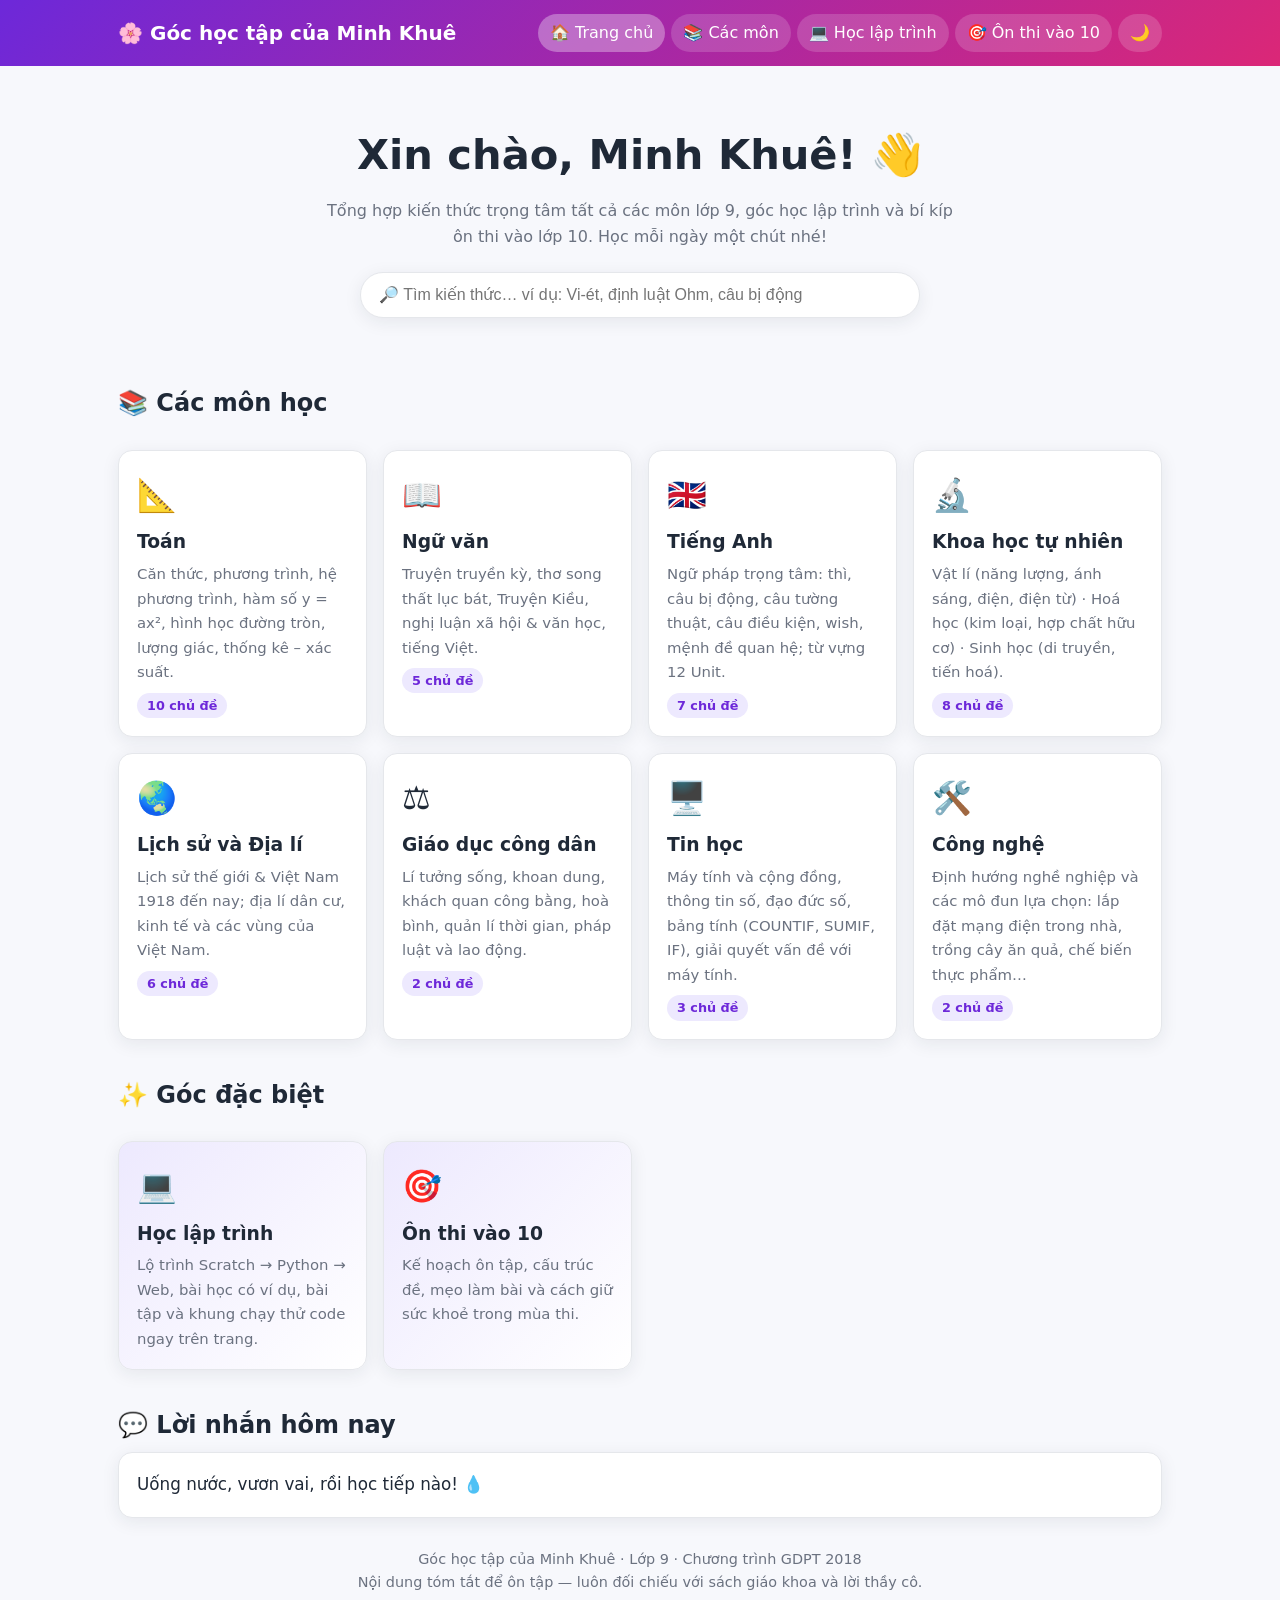
==== index.html @ b535085f "Thêm trang web học tập lớp 9 của Minh Khuê - Trang chủ: thẻ 8 môn, ô tìm kiếm không dấu trên toàn bộ" ====
<!DOCTYPE html>
<html lang="vi">
<head>
<meta charset="utf-8">
<meta name="viewport" content="width=device-width, initial-scale=1">
<title>Góc học tập của Minh Khuê – Lớp 9</title>
<link rel="stylesheet" href="assets/style.css">
<script src="assets/trang.js"></script>
<script src="assets/du-lieu.js"></script>
</head>
<body>
<main class="khung">
  <div class="bia">
    <h1>Xin chào, Minh Khuê! 👋</h1>
    <p>Tổng hợp kiến thức trọng tâm tất cả các môn lớp 9, góc học lập trình và bí kíp ôn thi vào lớp 10. Học mỗi ngày một chút nhé!</p>
    <input id="oTim" class="o-tim" type="search" placeholder="🔎 Tìm kiến thức… ví dụ: Vi-ét, định luật Ohm, câu bị động">
  </div>

  <div id="ketQuaTim" class="an"></div>

  <div id="trangChinh">
    <h2 class="muc">📚 Các môn học</h2>
    <div class="luoi" id="dsMon"></div>

    <h2 class="muc">✨ Góc đặc biệt</h2>
    <div class="luoi">
      <a class="the noi" href="lap-trinh.html"><div class="bieu">💻</div><h3>Học lập trình</h3><p>Lộ trình Scratch → Python → Web, bài học có ví dụ, bài tập và khung chạy thử code ngay trên trang.</p></a>
      <a class="the noi" href="on-thi.html"><div class="bieu">🎯</div><h3>Ôn thi vào 10</h3><p>Kế hoạch ôn tập, cấu trúc đề, mẹo làm bài và cách giữ sức khoẻ trong mùa thi.</p></a>
    </div>

    <h2 class="muc">💬 Lời nhắn hôm nay</h2>
    <div class="the"><p id="loiNhan" style="font-size:1.05rem;color:inherit"></p></div>
  </div>
</main>

<script>
// Trang chu: ve the mon hoc + tim kiem khong dau tren toan bo bai hoc
document.addEventListener('DOMContentLoaded', function () {
  var ds = document.getElementById('dsMon');
  ds.innerHTML = MON.map(function (m) {
    return '<a class="the" href="mon.html?mon=' + m.id + '"><div class="bieu">' + m.bieu + '</div><h3>' + m.ten +
      '</h3><p>' + m.moTa + '</p><p style="margin-top:8px"><span class="nhan">' + m.bai.length + ' chủ đề</span></p></a>';
  }).join('');

  var LOI = [
    'Không cần học thật nhiều trong một ngày — chỉ cần ngày nào cũng học. 🌱',
    'Sai một bài không sao, quan trọng là hiểu vì sao sai. ✍️',
    'Ngủ đủ giấc cũng là một cách ôn bài hiệu quả. 😴',
    'Học 25 phút, nghỉ 5 phút — thử phương pháp Pomodoro xem! 🍅',
    'Giải thích lại cho người khác là cách nhớ lâu nhất. 🗣️',
    'Mỗi bài code chạy được là một chiến thắng nhỏ. 💻',
    'Uống nước, vươn vai, rồi học tiếp nào! 💧'
  ];
  document.getElementById('loiNhan').textContent = LOI[new Date().getDate() % LOI.length];

  // Chi muc tim kiem: chu thuan (bo the HTML) + bo dau
  var chiMuc = [];
  MON.forEach(function (m) {
    m.bai.forEach(function (b) {
      var tam = document.createElement('div'); tam.innerHTML = b.noi;
      var chu = tam.textContent;
      chiMuc.push({ mon: m, bai: b, chu: chu, khoa: boDau(m.ten + ' ' + b.ten + ' ' + chu) });
    });
  });

  var oTim = document.getElementById('oTim'), kq = document.getElementById('ketQuaTim'), chinh = document.getElementById('trangChinh');
  oTim.addEventListener('input', function () {
    var q = boDau(oTim.value.trim());
    if (q.length < 2) { kq.classList.add('an'); chinh.classList.remove('an'); return; }
    var tu = q.split(/\s+/);
    var tim = chiMuc.filter(function (x) { return tu.every(function (t) { return x.khoa.indexOf(t) >= 0; }); });
    // Uu tien bai khop nguyen cum tu, roi bai co ten khop
    function diem(x) { return (x.khoa.indexOf(q) >= 0 ? 2 : 0) + (boDau(x.bai.ten).indexOf(q) >= 0 ? 1 : 0); }
    tim.sort(function (a, b) { return diem(b) - diem(a); });
    chinh.classList.add('an'); kq.classList.remove('an');
    kq.innerHTML = '';
    if (!tim.length) { kq.innerHTML = '<p class="trong">Chưa tìm thấy. Thử từ khoá khác nhé!</p>'; return; }
    var luoi = document.createElement('div'); luoi.className = 'luoi';
    tim.slice(0, 30).forEach(function (x) {
      var a = document.createElement('a'); a.className = 'the';
      a.href = 'mon.html?mon=' + x.mon.id + '#' + x.bai.id;
      var vt = boDau(x.chu).indexOf(tu[0]);
      var trich = x.chu.substr(Math.max(0, vt - 40), 140).replace(/\s+/g, ' ');
      a.innerHTML = '<span class="nhan"></span><h3></h3><p></p>';
      a.querySelector('.nhan').textContent = x.mon.bieu + ' ' + x.mon.ten;
      a.querySelector('h3').textContent = x.bai.ten;
      a.querySelector('p').textContent = '…' + trich + '…';
      luoi.appendChild(a);
    });
    kq.appendChild(luoi);
  });
});
</script>
</body>
</html>
---- assets/style.css ----
/* Giao dien chung — mau sang, chu de doc tren dien thoai */
:root{
  --nen:#f7f8fc; --the:#fff; --chu:#1f2937; --phu:#6b7280; --vien:#e5e7eb;
  --chinh:#6d28d9; --chinh-nhat:#ede9fe; --nhan:#f59e0b;
  --bo:14px; --bong:0 4px 18px rgba(31,41,55,.08);
}
[data-che-do="toi"]{
  --nen:#0f172a; --the:#1e293b; --chu:#e2e8f0; --phu:#94a3b8; --vien:#334155;
  --chinh:#a78bfa; --chinh-nhat:#2e1065; --bong:0 4px 18px rgba(0,0,0,.35);
}
*{box-sizing:border-box}
body{margin:0;font-family:system-ui,-apple-system,"Segoe UI",Roboto,sans-serif;background:var(--nen);color:var(--chu);line-height:1.65}
a{color:var(--chinh)}
.khung{max-width:1080px;margin:0 auto;padding:0 18px}
header.dau{background:linear-gradient(135deg,#6d28d9,#db2777);color:#fff;padding:14px 0}
header.dau .khung{display:flex;align-items:center;gap:14px;flex-wrap:wrap}
header.dau a{color:#fff;text-decoration:none}
.logo{font-weight:800;font-size:1.25rem}
nav.menu{display:flex;gap:6px;flex-wrap:wrap;margin-left:auto}
nav.menu a,.nut-toi{padding:6px 12px;border-radius:999px;background:rgba(255,255,255,.16);font-size:.95rem;border:0;color:#fff;cursor:pointer;font:inherit}
nav.menu a:hover,nav.menu a.dang{background:rgba(255,255,255,.32)}
.bia{padding:46px 0 30px;text-align:center}
.bia h1{font-size:clamp(1.7rem,4vw,2.6rem);margin:.2em 0}
.bia p{color:var(--phu);max-width:640px;margin:0 auto}
.o-tim{display:block;width:100%;max-width:560px;margin:22px auto 0;padding:13px 18px;border-radius:999px;border:1px solid var(--vien);background:var(--the);color:var(--chu);font-size:16px;box-shadow:var(--bong)}
.luoi{display:grid;grid-template-columns:repeat(auto-fill,minmax(230px,1fr));gap:16px;margin:26px 0}
.the{background:var(--the);border:1px solid var(--vien);border-radius:var(--bo);padding:18px;box-shadow:var(--bong);text-decoration:none;color:inherit;transition:transform .15s}
a.the:hover{transform:translateY(-3px)}
.the .bieu{font-size:2rem}
.the h3{margin:.3em 0 .2em}
.the p{margin:0;color:var(--phu);font-size:.93rem}
.the.noi{background:linear-gradient(135deg,var(--chinh-nhat),var(--the))}
h2.muc{margin:36px 0 6px}
.bo-cuc{display:grid;grid-template-columns:250px 1fr;gap:24px;margin:26px 0}
aside.muc-luc{position:sticky;top:12px;align-self:start;background:var(--the);border:1px solid var(--vien);border-radius:var(--bo);padding:14px;max-height:calc(100vh - 24px);overflow:auto}
aside.muc-luc a{display:block;padding:5px 8px;border-radius:8px;text-decoration:none;color:var(--chu);font-size:.93rem}
aside.muc-luc a:hover{background:var(--chinh-nhat)}
section.bai{background:var(--the);border:1px solid var(--vien);border-radius:var(--bo);padding:18px 22px;margin-bottom:18px;box-shadow:var(--bong);scroll-margin-top:12px}
section.bai h2{margin-top:0;color:var(--chinh)}
section.bai h3{margin-bottom:.3em}
.cong-thuc{background:var(--chinh-nhat);border-left:4px solid var(--chinh);padding:10px 14px;border-radius:8px;margin:10px 0;overflow-x:auto}
.meo{background:#fef3c7;color:#78350f;border-left:4px solid var(--nhan);padding:10px 14px;border-radius:8px;margin:10px 0}
table{border-collapse:collapse;width:100%;margin:10px 0;font-size:.95rem}
.cuon{overflow-x:auto}
th,td{border:1px solid var(--vien);padding:7px 10px;text-align:left;vertical-align:top}
th{background:var(--chinh-nhat)}
details{border:1px dashed var(--vien);border-radius:10px;padding:8px 12px;margin:8px 0}
details summary{cursor:pointer;font-weight:600}
pre{background:#0f172a;color:#e2e8f0;padding:14px;border-radius:10px;overflow-x:auto;font-size:.9rem;line-height:1.5}
code{font-family:ui-monospace,Consolas,monospace}
p code,li code,td code{background:var(--chinh-nhat);padding:1px 5px;border-radius:5px}
.nhan{display:inline-block;background:var(--chinh-nhat);color:var(--chinh);padding:2px 10px;border-radius:999px;font-size:.8rem;font-weight:600;margin-right:4px}
.an{display:none!important}
.trong{color:var(--phu);text-align:center;padding:30px}
textarea.soan{width:100%;min-height:220px;font-family:ui-monospace,Consolas,monospace;font-size:15px;padding:12px;border-radius:10px;border:1px solid var(--vien);background:#0f172a;color:#e2e8f0}
.ket-qua{background:#020617;color:#86efac;min-height:80px;padding:12px;border-radius:10px;white-space:pre-wrap;font-family:ui-monospace,Consolas,monospace}
.ket-qua .loi{color:#fca5a5}
button.nut{background:var(--chinh);color:#fff;border:0;padding:9px 16px;border-radius:10px;font:inherit;cursor:pointer;margin:8px 6px 8px 0}
button.nut.phu{background:var(--vien);color:var(--chu)}
footer{color:var(--phu);text-align:center;padding:30px 0;font-size:.9rem}
@media (max-width:760px){
  .bo-cuc{grid-template-columns:1fr}
  aside.muc-luc{position:static;max-height:none}
  nav.menu{margin-left:0}
}
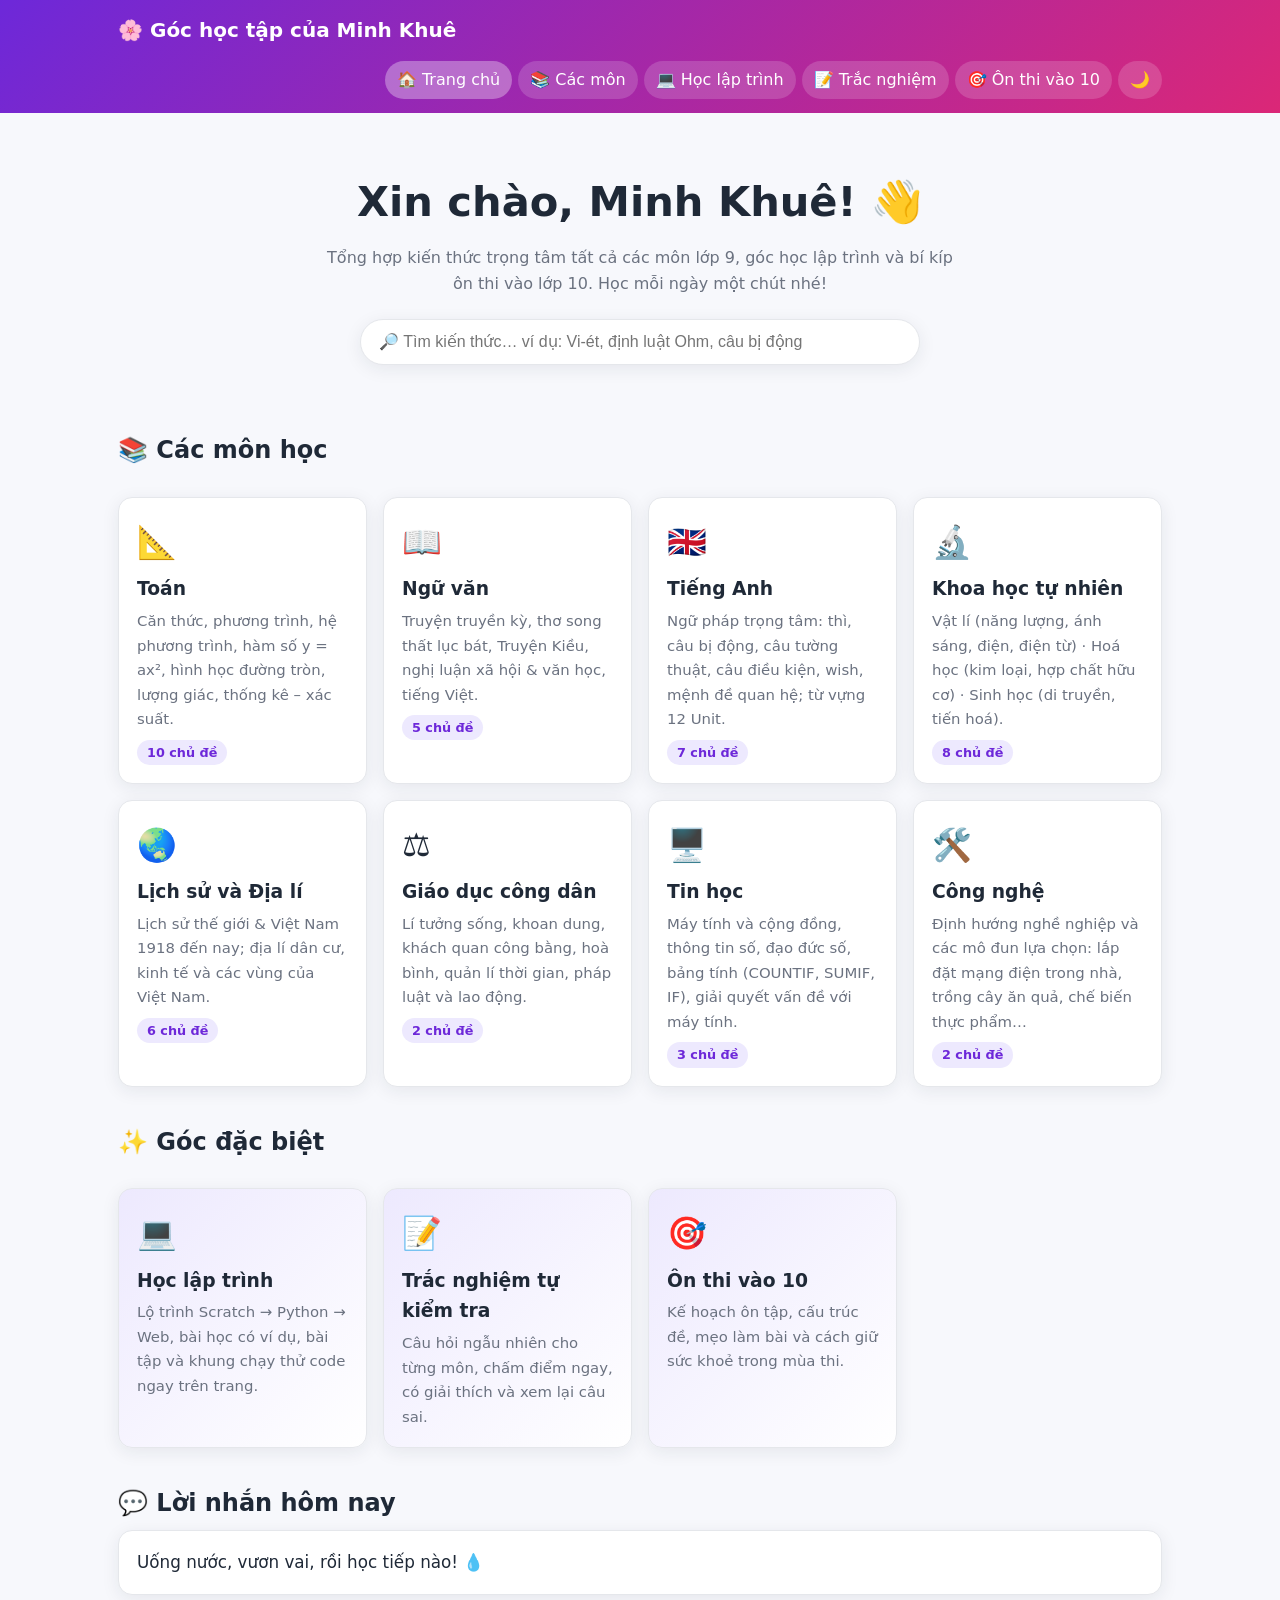
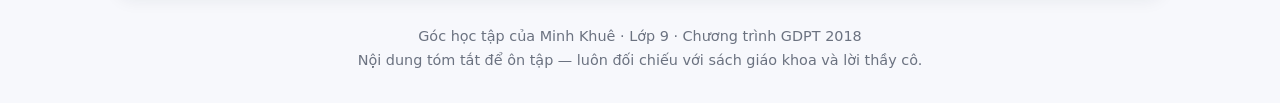
==== commit ac679cd0: "Thêm trang trắc nghiệm tự kiểm tra cho 8 môn - assets/trac-nghiem.js: 79 câu có giải thích (Toán 14," ====
--- a/index.html
+++ b/index.html
@@ -25,6 +25,7 @@
     <h2 class="muc">✨ Góc đặc biệt</h2>
     <div class="luoi">
       <a class="the noi" href="lap-trinh.html"><div class="bieu">💻</div><h3>Học lập trình</h3><p>Lộ trình Scratch → Python → Web, bài học có ví dụ, bài tập và khung chạy thử code ngay trên trang.</p></a>
+      <a class="the noi" href="trac-nghiem.html"><div class="bieu">📝</div><h3>Trắc nghiệm tự kiểm tra</h3><p>Câu hỏi ngẫu nhiên cho từng môn, chấm điểm ngay, có giải thích và xem lại câu sai.</p></a>
       <a class="the noi" href="on-thi.html"><div class="bieu">🎯</div><h3>Ôn thi vào 10</h3><p>Kế hoạch ôn tập, cấu trúc đề, mẹo làm bài và cách giữ sức khoẻ trong mùa thi.</p></a>
     </div>
 
--- a/assets/style.css
+++ b/assets/style.css
@@ -63,3 +63,16 @@
   aside.muc-luc{position:static;max-height:none}
   nav.menu{margin-left:0}
 }
+/* Trac nghiem */
+.cau{background:var(--the);border:1px solid var(--vien);border-radius:var(--bo);padding:18px 22px;box-shadow:var(--bong);margin:16px 0}
+.cau .so{color:var(--phu);font-size:.9rem}
+.cau h3{margin:.3em 0 .8em}
+.lua-chon{display:block;width:100%;text-align:left;background:var(--nen);color:var(--chu);border:2px solid var(--vien);border-radius:10px;padding:10px 14px;margin:8px 0;font:inherit;cursor:pointer}
+.lua-chon:hover:not(:disabled){border-color:var(--chinh)}
+.lua-chon.dung{border-color:#16a34a;background:#dcfce7;color:#14532d}
+.lua-chon.sai{border-color:#dc2626;background:#fee2e2;color:#7f1d1d}
+.lua-chon:disabled{cursor:default}
+.giai{margin-top:10px;padding:10px 14px;border-radius:8px;background:var(--chinh-nhat)}
+.thanh{height:8px;background:var(--vien);border-radius:99px;overflow:hidden;margin:8px 0}
+.thanh>div{height:100%;background:var(--chinh);transition:width .3s}
+.diem-lon{font-size:2.6rem;font-weight:800;color:var(--chinh);margin:.2em 0}
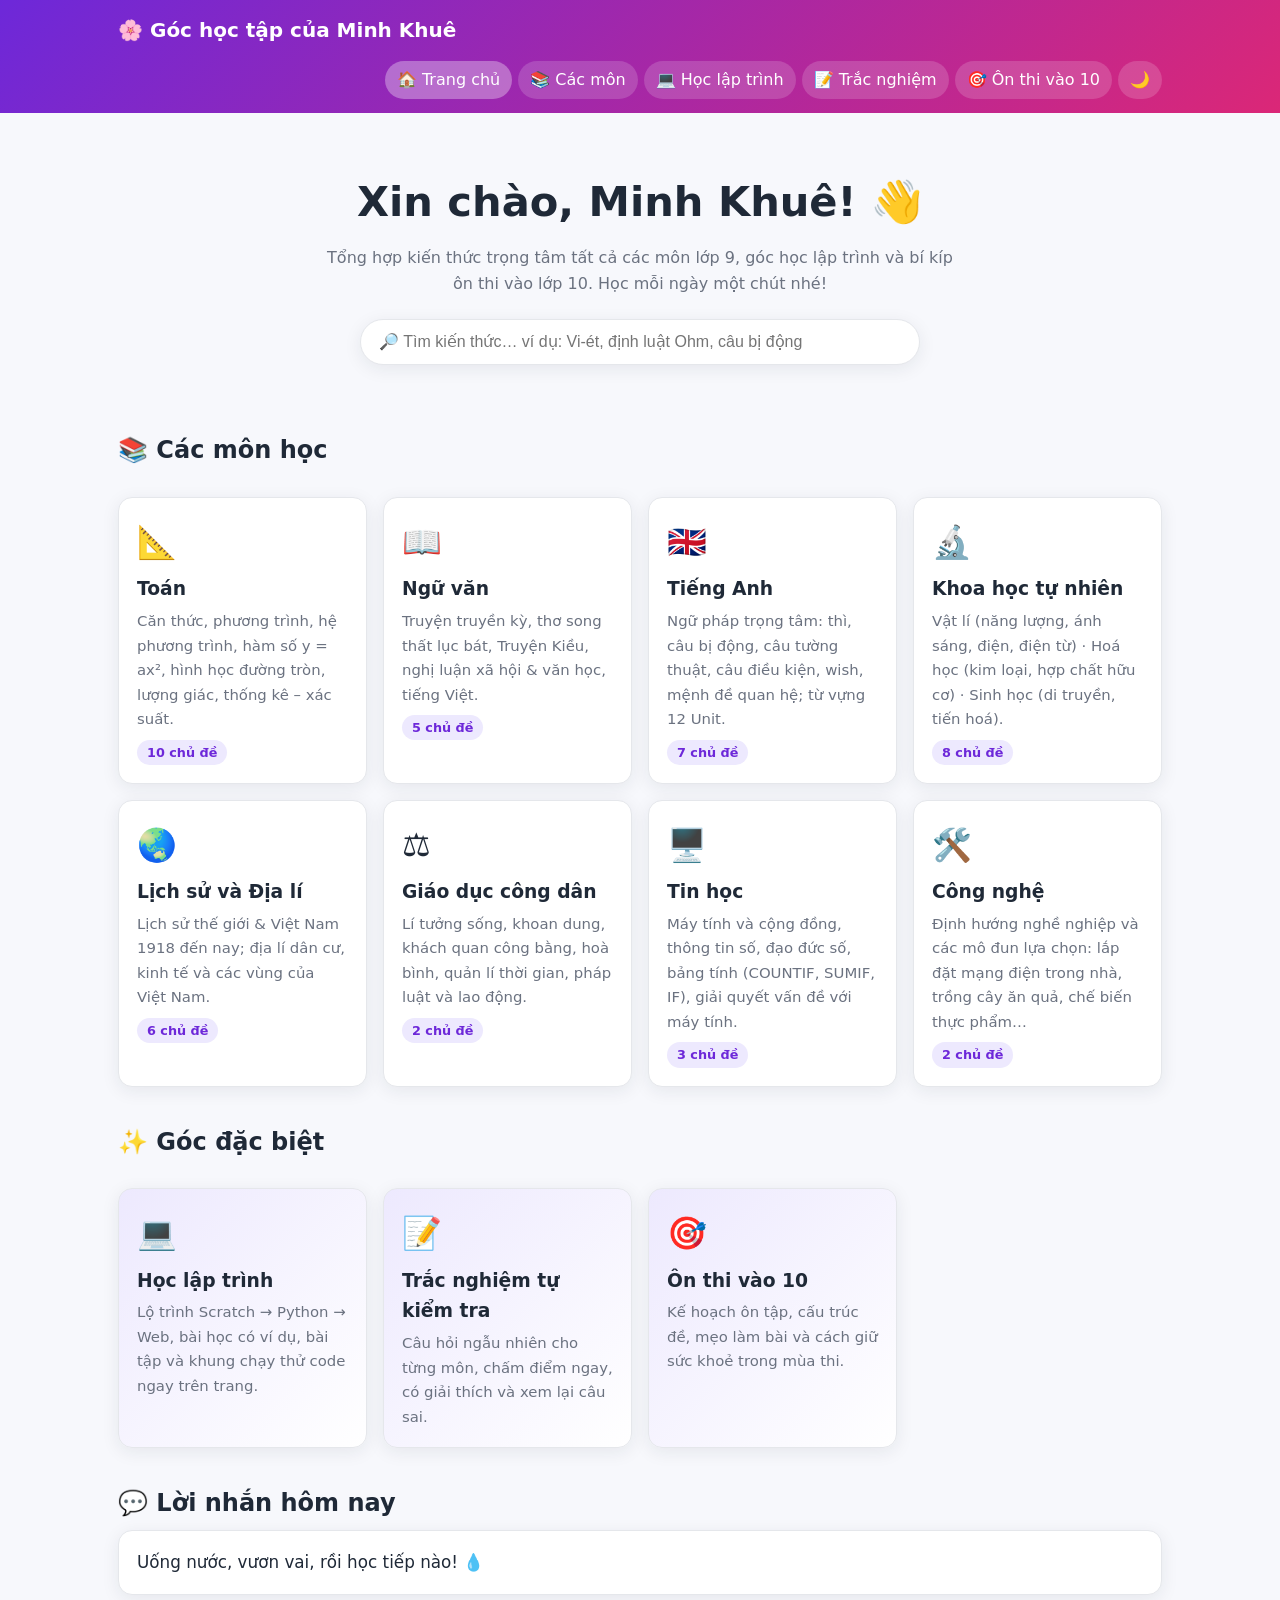
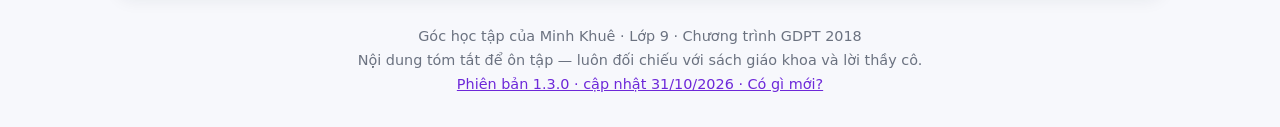
==== commit ab7c084d: "Phiên bản 1.3.0: hình minh hoạ cho mọi môn + số phiên bản và trang Có gì mới Hình minh hoạ (tổng 52," ====
--- a/index.html
+++ b/index.html
@@ -4,9 +4,10 @@
 <meta charset="utf-8">
 <meta name="viewport" content="width=device-width, initial-scale=1">
 <title>Góc học tập của Minh Khuê – Lớp 9</title>
-<link rel="stylesheet" href="assets/style.css">
-<script src="assets/trang.js"></script>
-<script src="assets/du-lieu.js"></script>
+<link rel="stylesheet" href="assets/style.css?v=1.3.0">
+<script src="assets/phien-ban.js?v=1.3.0"></script>
+<script src="assets/trang.js?v=1.3.0"></script>
+<script src="assets/du-lieu.js?v=1.3.0"></script>
 </head>
 <body>
 <main class="khung">
--- a/assets/style.css
+++ b/assets/style.css
@@ -76,3 +76,23 @@
 .thanh{height:8px;background:var(--vien);border-radius:99px;overflow:hidden;margin:8px 0}
 .thanh>div{height:100%;background:var(--chinh);transition:width .3s}
 .diem-lon{font-size:2.6rem;font-weight:800;color:var(--chinh);margin:.2em 0}
+/* Hinh minh hoa SVG — net theo bien mau nen tu doi khi bat che do toi */
+figure.hinh{margin:14px auto;padding:12px;background:var(--nen);border:1px solid var(--vien);border-radius:12px;text-align:center;max-width:520px}
+figure.hinh svg{width:100%;height:auto;color:var(--chu);font-family:inherit;font-size:14px}
+figure.hinh svg text{fill:var(--chu)}
+figure.hinh svg .n{stroke:var(--chu);stroke-width:1.8}
+figure.hinh svg .c{stroke:var(--chinh);stroke-width:2.5}
+figure.hinh svg .p{stroke:var(--phu);stroke-width:1.3;stroke-dasharray:5 4}
+figure.hinh svg .p2{stroke-dasharray:5 4;opacity:.6}
+figure.hinh svg .o{fill:var(--the);stroke:var(--chinh);stroke-width:2}
+figure.hinh svg .o2{fill:var(--the);stroke:var(--chu);stroke-width:2}
+figure.hinh svg .cham{fill:var(--chu)}
+figure.hinh svg .tc{fill:var(--chinh)}
+figure.hinh figcaption{color:var(--phu);font-size:.88rem;margin-top:6px;text-align:left}
+/* Dai thong bao phien ban */
+.dai-bao{background:#ecfdf5;color:#065f46;border-bottom:1px solid #a7f3d0}
+[data-che-do="toi"] .dai-bao{background:#064e3b;color:#d1fae5;border-color:#065f46}
+.dai-bao .khung{display:flex;align-items:center;gap:10px;flex-wrap:wrap;padding-top:8px;padding-bottom:8px}
+.dai-bao a{color:inherit;font-weight:700}
+.dai-bao button:last-child{margin-left:auto;background:none;border:0;color:inherit;font-size:1.1rem;cursor:pointer}
+.dai-bao .nut{margin:0}
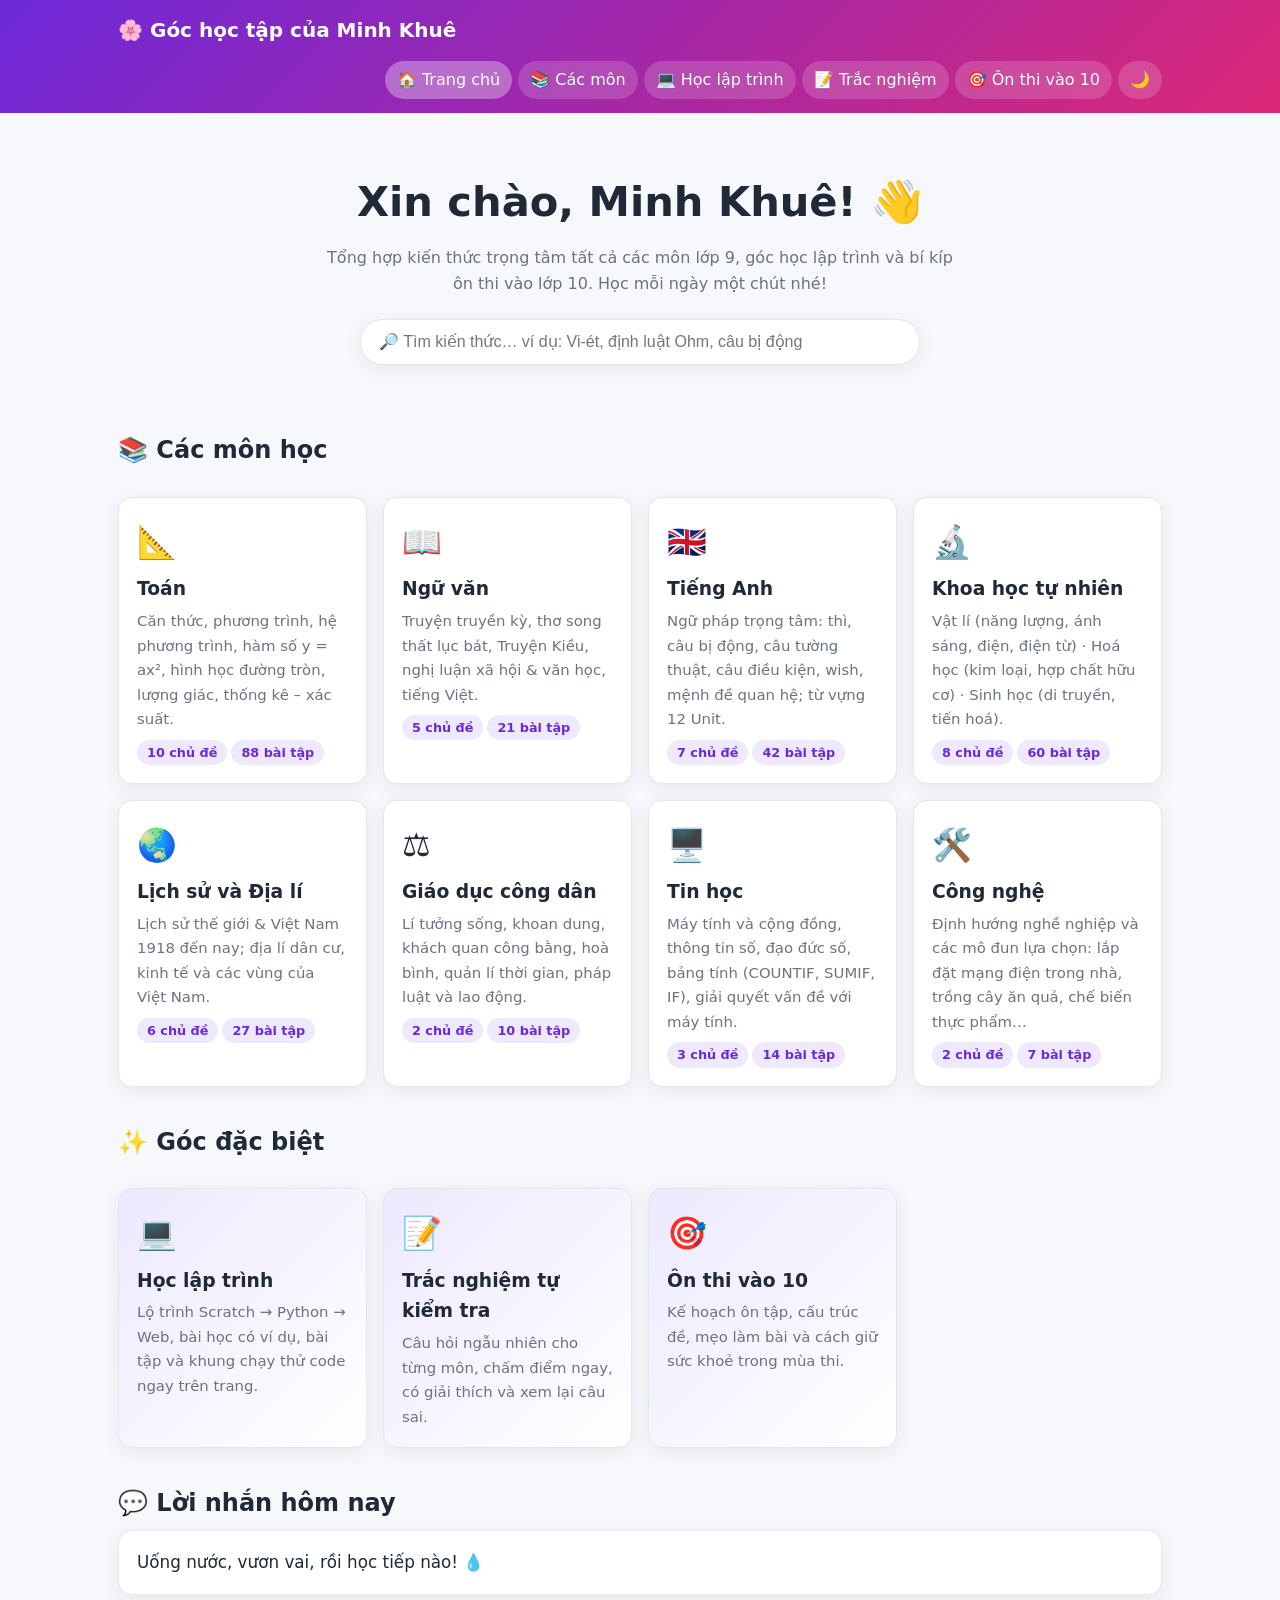
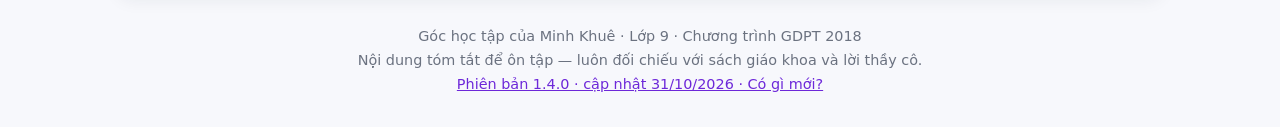
==== commit 61df9206: "Phiên bản 1.4.0: bài học chi tiết + 269 bài tập ôn luyện từ cơ bản đến nâng cao - assets/bai-hoc/*.j" ====
--- a/index.html
+++ b/index.html
@@ -4,10 +4,14 @@
 <meta charset="utf-8">
 <meta name="viewport" content="width=device-width, initial-scale=1">
 <title>Góc học tập của Minh Khuê – Lớp 9</title>
-<link rel="stylesheet" href="assets/style.css?v=1.3.0">
-<script src="assets/phien-ban.js?v=1.3.0"></script>
-<script src="assets/trang.js?v=1.3.0"></script>
-<script src="assets/du-lieu.js?v=1.3.0"></script>
+<link rel="stylesheet" href="assets/style.css?v=1.4.0">
+<script src="assets/phien-ban.js?v=1.4.0"></script>
+<script src="assets/trang.js?v=1.4.0"></script>
+<script src="assets/du-lieu.js?v=1.4.0"></script>
+<script src="assets/bai-hoc/toan.js?v=1.4.0"></script>
+<script src="assets/bai-hoc/khtn.js?v=1.4.0"></script>
+<script src="assets/bai-hoc/van-anh.js?v=1.4.0"></script>
+<script src="assets/bai-hoc/khac.js?v=1.4.0"></script>
 </head>
 <body>
 <main class="khung">
@@ -38,10 +42,11 @@
 <script>
 // Trang chu: ve the mon hoc + tim kiem khong dau tren toan bo bai hoc
 document.addEventListener('DOMContentLoaded', function () {
+  function soBt(id) { var r = (window.MO_RONG || {})[id] || {}, n = 0; Object.keys(r).forEach(function (k) { n += (r[k].bt || []).length; }); return n; }
   var ds = document.getElementById('dsMon');
   ds.innerHTML = MON.map(function (m) {
     return '<a class="the" href="mon.html?mon=' + m.id + '"><div class="bieu">' + m.bieu + '</div><h3>' + m.ten +
-      '</h3><p>' + m.moTa + '</p><p style="margin-top:8px"><span class="nhan">' + m.bai.length + ' chủ đề</span></p></a>';
+      '</h3><p>' + m.moTa + '</p><p style="margin-top:8px"><span class="nhan">' + m.bai.length + ' chủ đề</span><span class="nhan">' + soBt(m.id) + ' bài tập</span></p></a>';
   }).join('');
 
   var LOI = [
@@ -59,7 +64,9 @@
   var chiMuc = [];
   MON.forEach(function (m) {
     m.bai.forEach(function (b) {
-      var tam = document.createElement('div'); tam.innerHTML = b.noi;
+      var them = ((window.MO_RONG || {})[m.id] || {})[b.id] || {};
+      var tam = document.createElement('div');
+      tam.innerHTML = b.noi + (them.ly || '') + (them.bt || []).map(function (x) { return ' ' + x[1]; }).join('');
       var chu = tam.textContent;
       chiMuc.push({ mon: m, bai: b, chu: chu, khoa: boDau(m.ten + ' ' + b.ten + ' ' + chu) });
     });
--- a/assets/style.css
+++ b/assets/style.css
@@ -96,3 +96,15 @@
 .dai-bao a{color:inherit;font-weight:700}
 .dai-bao button:last-child{margin-left:auto;background:none;border:0;color:inherit;font-size:1.1rem;cursor:pointer}
 .dai-bao .nut{margin:0}
+/* Bai tap on luyen */
+.bt-khoi{margin-top:18px;border-top:2px dashed var(--vien);padding-top:6px}
+.bt-khoi>h3{color:var(--chinh)}
+.bt-muc{margin:12px 0 4px;font-weight:700;font-size:.95rem}
+.bt{display:flex;gap:10px;align-items:flex-start;padding:10px 12px;border:1px solid var(--vien);border-radius:10px;margin:8px 0;background:var(--nen)}
+.bt.xong{opacity:.65}
+.bt input{margin-top:5px;width:18px;height:18px;accent-color:var(--chinh);flex:none;cursor:pointer}
+.bt .de{flex:1}
+.bt details{margin:6px 0 0;background:var(--the)}
+.nhan.m1{background:#dcfce7;color:#166534}.nhan.m2{background:#fef3c7;color:#92400e}.nhan.m3{background:#fee2e2;color:#991b1b}
+.tien-do{max-width:520px;margin:10px auto 0;text-align:center;color:var(--phu);font-size:.92rem}
+.mo-rong{border-left:3px solid var(--chinh-nhat);padding-left:12px;margin-top:10px}
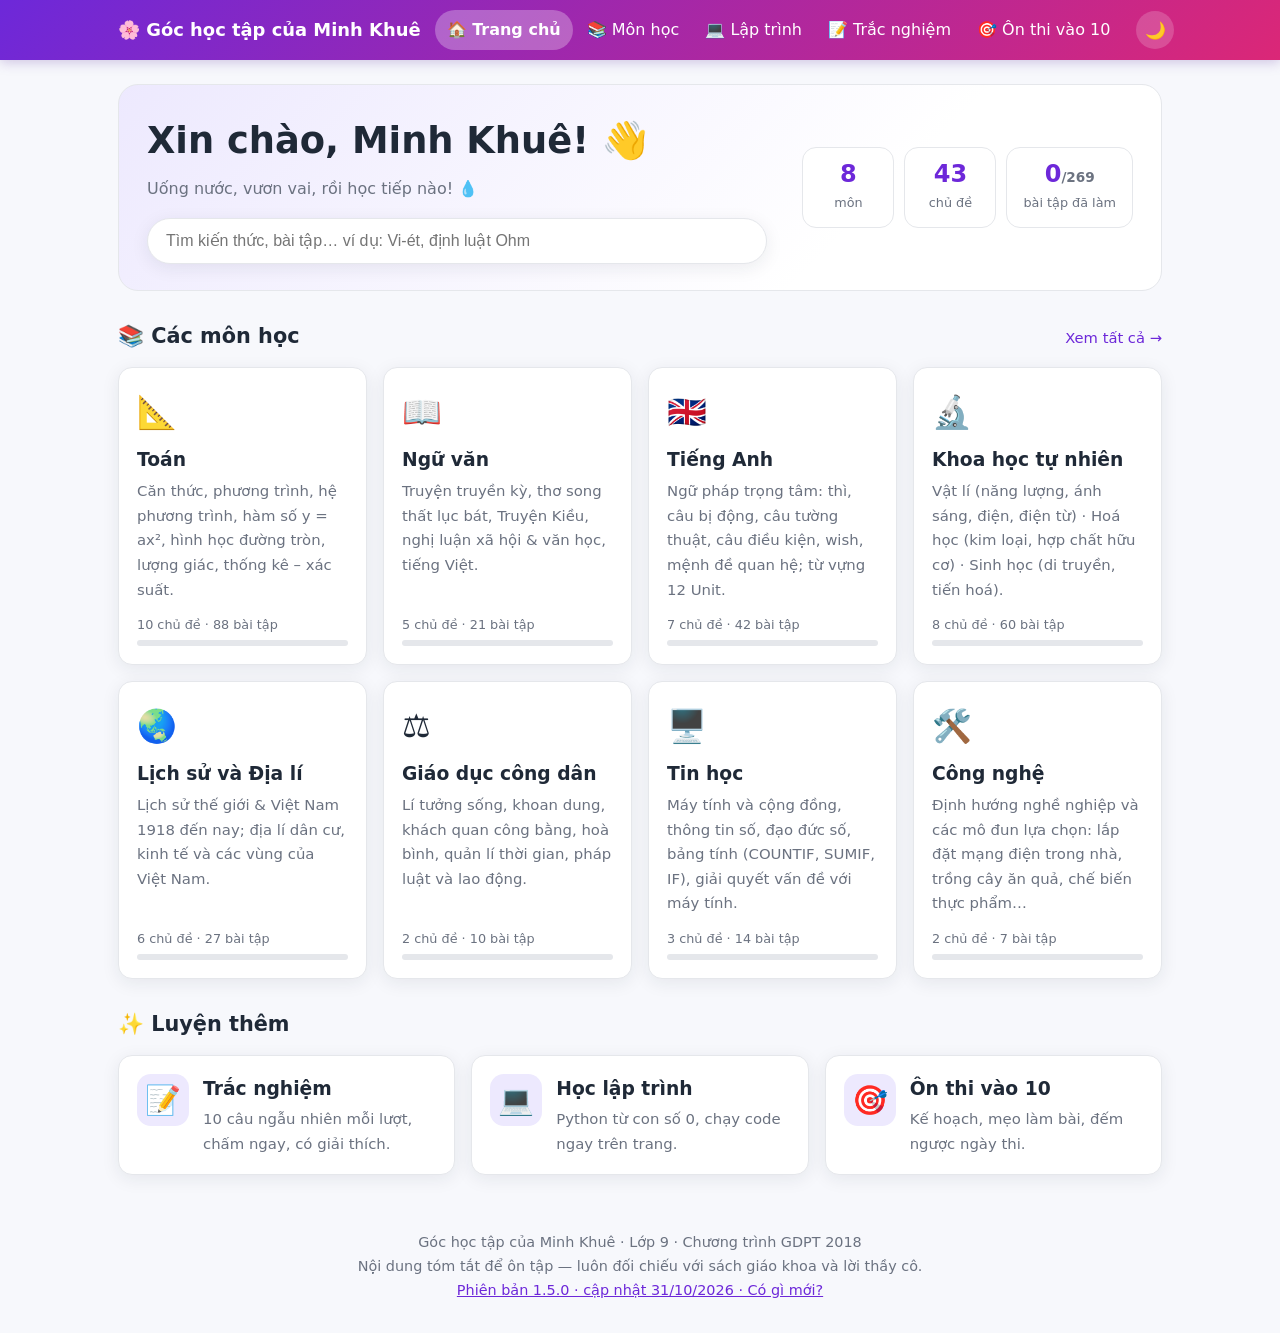
==== commit b5884016: "Phiên bản 1.5.0: bố trí lại giao diện — mỗi lần một chủ đề, thanh đầu gọn, tiếp tục học Vấn đề đo đư" ====
--- a/index.html
+++ b/index.html
@@ -4,51 +4,49 @@
 <meta charset="utf-8">
 <meta name="viewport" content="width=device-width, initial-scale=1">
 <title>Góc học tập của Minh Khuê – Lớp 9</title>
-<link rel="stylesheet" href="assets/style.css?v=1.4.0">
-<script src="assets/phien-ban.js?v=1.4.0"></script>
-<script src="assets/trang.js?v=1.4.0"></script>
-<script src="assets/du-lieu.js?v=1.4.0"></script>
-<script src="assets/bai-hoc/toan.js?v=1.4.0"></script>
-<script src="assets/bai-hoc/khtn.js?v=1.4.0"></script>
-<script src="assets/bai-hoc/van-anh.js?v=1.4.0"></script>
-<script src="assets/bai-hoc/khac.js?v=1.4.0"></script>
+<link rel="stylesheet" href="assets/style.css?v=1.5.0">
+<script src="assets/phien-ban.js?v=1.5.0"></script>
+<script src="assets/trang.js?v=1.5.0"></script>
+<script src="assets/du-lieu.js?v=1.5.0"></script>
+<script src="assets/bai-hoc/toan.js?v=1.5.0"></script>
+<script src="assets/bai-hoc/khtn.js?v=1.5.0"></script>
+<script src="assets/bai-hoc/van-anh.js?v=1.5.0"></script>
+<script src="assets/bai-hoc/khac.js?v=1.5.0"></script>
 </head>
 <body>
 <main class="khung">
-  <div class="bia">
-    <h1>Xin chào, Minh Khuê! 👋</h1>
-    <p>Tổng hợp kiến thức trọng tâm tất cả các môn lớp 9, góc học lập trình và bí kíp ôn thi vào lớp 10. Học mỗi ngày một chút nhé!</p>
-    <input id="oTim" class="o-tim" type="search" placeholder="🔎 Tìm kiến thức… ví dụ: Vi-ét, định luật Ohm, câu bị động">
-  </div>
+  <section class="bia-chinh">
+    <div class="bia-chu">
+      <h1>Xin chào, Minh Khuê! 👋</h1>
+      <p id="loiNhan"></p>
+      <div class="o-tim-boc">
+        <input id="oTim" class="o-tim" type="search" placeholder="Tìm kiến thức, bài tập… ví dụ: Vi-ét, định luật Ohm" aria-label="Tìm kiến thức">
+      </div>
+    </div>
+    <div class="bia-so" id="soLieu"></div>
+  </section>
 
-  <div id="ketQuaTim" class="an"></div>
+  <div id="ketQuaTim" class="an" aria-live="polite"></div>
 
   <div id="trangChinh">
-    <h2 class="muc">📚 Các môn học</h2>
-    <div class="luoi" id="dsMon"></div>
+    <a id="tiepTuc" class="tiep-tuc an"></a>
 
-    <h2 class="muc">✨ Góc đặc biệt</h2>
-    <div class="luoi">
-      <a class="the noi" href="lap-trinh.html"><div class="bieu">💻</div><h3>Học lập trình</h3><p>Lộ trình Scratch → Python → Web, bài học có ví dụ, bài tập và khung chạy thử code ngay trên trang.</p></a>
-      <a class="the noi" href="trac-nghiem.html"><div class="bieu">📝</div><h3>Trắc nghiệm tự kiểm tra</h3><p>Câu hỏi ngẫu nhiên cho từng môn, chấm điểm ngay, có giải thích và xem lại câu sai.</p></a>
-      <a class="the noi" href="on-thi.html"><div class="bieu">🎯</div><h3>Ôn thi vào 10</h3><p>Kế hoạch ôn tập, cấu trúc đề, mẹo làm bài và cách giữ sức khoẻ trong mùa thi.</p></a>
+    <div class="muc-dau"><h2>📚 Các môn học</h2><a href="mon.html">Xem tất cả →</a></div>
+    <div class="luoi luoi-mon" id="dsMon"></div>
+
+    <div class="muc-dau"><h2>✨ Luyện thêm</h2></div>
+    <div class="luoi luoi-3">
+      <a class="the the-noi" href="trac-nghiem.html"><div class="bieu">📝</div><div><h3>Trắc nghiệm</h3><p>10 câu ngẫu nhiên mỗi lượt, chấm ngay, có giải thích.</p></div></a>
+      <a class="the the-noi" href="lap-trinh.html"><div class="bieu">💻</div><div><h3>Học lập trình</h3><p>Python từ con số 0, chạy code ngay trên trang.</p></div></a>
+      <a class="the the-noi" href="on-thi.html"><div class="bieu">🎯</div><div><h3>Ôn thi vào 10</h3><p>Kế hoạch, mẹo làm bài, đếm ngược ngày thi.</p></div></a>
     </div>
-
-    <h2 class="muc">💬 Lời nhắn hôm nay</h2>
-    <div class="the"><p id="loiNhan" style="font-size:1.05rem;color:inherit"></p></div>
   </div>
 </main>
 
 <script>
-// Trang chu: ve the mon hoc + tim kiem khong dau tren toan bo bai hoc
+// Trang chu (1.5): phan dau gon (chao + o tim + so lieu), the "Tiep tuc hoc" mo dung chu de vua hoc,
+// the mon co tien do bai tap (tienDo() dung chung voi trang mon), tim kiem khong dau tren ca bai tap.
 document.addEventListener('DOMContentLoaded', function () {
-  function soBt(id) { var r = (window.MO_RONG || {})[id] || {}, n = 0; Object.keys(r).forEach(function (k) { n += (r[k].bt || []).length; }); return n; }
-  var ds = document.getElementById('dsMon');
-  ds.innerHTML = MON.map(function (m) {
-    return '<a class="the" href="mon.html?mon=' + m.id + '"><div class="bieu">' + m.bieu + '</div><h3>' + m.ten +
-      '</h3><p>' + m.moTa + '</p><p style="margin-top:8px"><span class="nhan">' + m.bai.length + ' chủ đề</span><span class="nhan">' + soBt(m.id) + ' bài tập</span></p></a>';
-  }).join('');
-
   var LOI = [
     'Không cần học thật nhiều trong một ngày — chỉ cần ngày nào cũng học. 🌱',
     'Sai một bài không sao, quan trọng là hiểu vì sao sai. ✍️',
@@ -60,7 +58,39 @@
   ];
   document.getElementById('loiNhan').textContent = LOI[new Date().getDate() % LOI.length];
 
-  // Chi muc tim kiem: chu thuan (bo the HTML) + bo dau
+  // So lieu tong
+  var tongXong = 0, tongBt = 0, tongCd = 0;
+  MON.forEach(function (m) { var t = tienDo(m.id); tongXong += t.xong; tongBt += t.tong; tongCd += m.bai.length; });
+  document.getElementById('soLieu').innerHTML =
+    '<div><b>' + MON.length + '</b><span>môn</span></div><div><b>' + tongCd + '</b><span>chủ đề</span></div>' +
+    '<div><b>' + tongXong + '<small>/' + tongBt + '</small></b><span>bài tập đã làm</span></div>';
+
+  // Tiep tuc hoc
+  try {
+    var cuoi = JSON.parse(localStorage.getItem('hoc-do-cuoi') || 'null');
+    var mc = cuoi && MON.filter(function (x) { return x.id === cuoi.mon; })[0];
+    var bc = mc && mc.bai.filter(function (x) { return x.id === cuoi.bai; })[0];
+    if (bc) {
+      var tt = document.getElementById('tiepTuc'), t = tienDo(mc.id, bc.id);
+      tt.href = 'mon.html?mon=' + mc.id + '#' + bc.id;
+      tt.innerHTML = '<span class="tt-bieu">' + mc.bieu + '</span><span class="tt-chu"><small>Tiếp tục học · ' + mc.ten + '</small><b></b>' +
+        (t.tong ? '<small>Đã làm ' + t.xong + '/' + t.tong + ' bài tập</small>' : '') + '</span><span class="tt-mui">→</span>';
+      tt.querySelector('b').textContent = bc.ten;
+      tt.classList.remove('an');
+    }
+  } catch (e) { /* du lieu luu hong: bo qua the */ }
+
+  var ds = document.getElementById('dsMon');
+  MON.forEach(function (m) {
+    var t = tienDo(m.id), a = document.createElement('a');
+    a.className = 'the the-mon'; a.href = 'mon.html?mon=' + m.id;
+    a.innerHTML = '<div class="bieu">' + m.bieu + '</div><h3>' + m.ten + '</h3><p>' + m.moTa + '</p>' +
+      '<div class="the-chan"><span>' + m.bai.length + ' chủ đề · ' + t.tong + ' bài tập</span><span>' + (t.xong ? '✅ ' + t.xong + '/' + t.tong : '') + '</span></div>' +
+      '<div class="thanh nho"><div style="width:' + (t.tong ? t.xong / t.tong * 100 : 0) + '%"></div></div>';
+    ds.appendChild(a);
+  });
+
+  // Chi muc tim kiem: chu thuan (bo the HTML) + bo dau, gom ca phan mo rong va de bai tap
   var chiMuc = [];
   MON.forEach(function (m) {
     m.bai.forEach(function (b) {
@@ -83,7 +113,9 @@
     tim.sort(function (a, b) { return diem(b) - diem(a); });
     chinh.classList.add('an'); kq.classList.remove('an');
     kq.innerHTML = '';
-    if (!tim.length) { kq.innerHTML = '<p class="trong">Chưa tìm thấy. Thử từ khoá khác nhé!</p>'; return; }
+    var tieu = document.createElement('p'); tieu.className = 'kq-tieu';
+    tieu.textContent = tim.length ? 'Tìm thấy ' + tim.length + ' chủ đề' : 'Chưa tìm thấy. Thử từ khoá khác nhé!';
+    kq.appendChild(tieu);
     var luoi = document.createElement('div'); luoi.className = 'luoi';
     tim.slice(0, 30).forEach(function (x) {
       var a = document.createElement('a'); a.className = 'the';
--- a/assets/style.css
+++ b/assets/style.css
@@ -108,3 +108,178 @@
 .nhan.m1{background:#dcfce7;color:#166534}.nhan.m2{background:#fef3c7;color:#92400e}.nhan.m3{background:#fee2e2;color:#991b1b}
 .tien-do{max-width:520px;margin:10px auto 0;text-align:center;color:var(--phu);font-size:.92rem}
 .mo-rong{border-left:3px solid var(--chinh-nhat);padding-left:12px;margin-top:10px}
+
+/* ===================== BỐ CỤC 1.5 =====================
+   Thanh dau mot hang, dinh tren dau; kieu chu de doc; cac khoi dung chung moi trang. */
+:root{--cao-dau:60px;--rong-doc:72ch}
+html{scroll-padding-top:calc(var(--cao-dau) + 12px)}
+body{font-size:16px;-webkit-font-smoothing:antialiased}
+header.dau{position:sticky;top:0;z-index:50;padding:0;box-shadow:0 2px 12px rgba(76,29,149,.25)}
+.dau-hang{display:flex;align-items:center;gap:10px;height:var(--cao-dau);flex-wrap:nowrap!important}
+header.dau .logo{white-space:nowrap;font-size:1.12rem;margin-right:auto}
+header.dau nav.menu{margin-left:0;flex-wrap:nowrap;gap:2px}
+header.dau nav.menu a{background:transparent;white-space:nowrap;padding:7px 12px}
+header.dau nav.menu a:hover{background:rgba(255,255,255,.18)}
+header.dau nav.menu a.dang{background:rgba(255,255,255,.28);font-weight:600}
+.nut-tron{flex:none;width:38px;height:38px;border-radius:50%;border:0;background:rgba(255,255,255,.18);color:#fff;font-size:1.05rem;cursor:pointer}
+.nut-tron:hover{background:rgba(255,255,255,.3)}
+.nut-menu{display:none}
+:focus-visible{outline:3px solid var(--nhan);outline-offset:2px;border-radius:6px}
+@media (max-width:860px){
+  .logo-dai{display:none}
+  .nut-menu{display:inline-block}
+  header.dau nav.menu{display:none;position:absolute;top:var(--cao-dau);left:0;right:0;flex-direction:column;gap:0;
+    background:linear-gradient(135deg,#6d28d9,#be185d);padding:6px 12px 12px;box-shadow:0 12px 24px rgba(0,0,0,.25)}
+  header.dau nav.menu.mo{display:flex}
+  header.dau nav.menu a{padding:12px 14px;border-radius:10px;font-size:1rem}
+  header.dau .khung{position:relative}
+}
+.ve-dau{position:fixed;right:18px;bottom:18px;z-index:40;width:46px;height:46px;border-radius:50%;border:0;background:var(--chinh);color:#fff;
+  font-size:1.3rem;box-shadow:var(--bong);cursor:pointer;opacity:0;transform:translateY(10px);pointer-events:none;transition:.2s}
+.ve-dau.hien{opacity:1;transform:none;pointer-events:auto}
+footer .khung{max-width:760px}
+@media (prefers-reduced-motion:reduce){*{transition:none!important;scroll-behavior:auto!important}}
+
+/* ---- Trang mon: dau trang gon, canh trai ---- */
+.dau-trang{padding:28px 0 6px}
+.dau-trang h1{margin:0 0 4px;font-size:clamp(1.5rem,3.2vw,2.1rem)}
+.dau-trang p{margin:0;color:var(--phu)}
+.dau-mon{display:flex;justify-content:space-between;align-items:center;gap:18px;flex-wrap:wrap;margin:22px 0 18px;padding:18px 22px;
+  background:var(--the);border:1px solid var(--vien);border-radius:var(--bo);box-shadow:var(--bong)}
+.dau-mon-chu{display:flex;gap:16px;align-items:center;min-width:0;flex:1 1 420px}
+.dau-mon-bieu{font-size:2.4rem;width:64px;height:64px;flex:none;display:grid;place-items:center;border-radius:16px;background:var(--chinh-nhat)}
+.dau-mon h1{margin:0;font-size:clamp(1.35rem,2.6vw,1.9rem)}
+.dau-mon p{margin:2px 0 0;color:var(--phu);font-size:.95rem}
+.dau-mon-phai{display:flex;align-items:center;gap:14px;flex-wrap:wrap}
+.dau-mon-phai .nut{margin:0;text-decoration:none;display:inline-block}
+a.nut{color:#fff;text-decoration:none}
+.tien-do-mon{min-width:190px}
+.tdm-so{font-size:.88rem;color:var(--phu)}
+.tdm-so b{color:var(--chu);font-size:1.05rem}
+.thanh.nho{height:6px;margin:5px 0 0}
+
+.bo-cuc-mon{display:grid;grid-template-columns:270px minmax(0,1fr);gap:24px;align-items:start;margin-bottom:30px}
+.bo-cuc-mon .muc-luc{position:sticky;top:calc(var(--cao-dau) + 14px);max-height:calc(100vh - var(--cao-dau) - 28px);padding:10px}
+.muc-luc-tieu{font-size:.78rem;text-transform:uppercase;letter-spacing:.06em;color:var(--phu);font-weight:700;padding:4px 8px 8px}
+a.ml-muc{display:flex;align-items:flex-start;gap:9px;padding:8px;border-radius:10px;line-height:1.35}
+a.ml-muc .ml-so{flex:none;width:24px;height:24px;border-radius:50%;display:grid;place-items:center;font-size:.78rem;font-weight:700;background:var(--nen);border:1px solid var(--vien)}
+a.ml-muc .ml-ten{flex:1}
+a.ml-muc .ml-td{flex:none;font-size:.74rem;color:var(--phu);padding-top:3px}
+a.ml-muc .ml-td.du{color:#16a34a;font-weight:700}
+a.ml-muc.dang{background:var(--chinh-nhat);font-weight:600}
+a.ml-muc.dang .ml-so{background:var(--chinh);color:#fff;border-color:var(--chinh)}
+.mon-khac{margin-top:10px;border:0;border-top:1px solid var(--vien);border-radius:0;padding:10px 4px 0}
+.mon-khac summary{font-size:.9rem;color:var(--phu)}
+.chon-dt{display:none}
+
+.chu-de{min-width:0}
+.chu-de-dau{background:var(--the);border:1px solid var(--vien);border-radius:var(--bo);padding:16px 22px 0;box-shadow:var(--bong);
+  position:sticky;top:var(--cao-dau);z-index:5}
+.chu-de-so{font-size:.82rem;color:var(--phu);font-weight:600}
+.chu-de-dau h2{margin:2px 0 8px;color:var(--chinh);font-size:clamp(1.2rem,2.4vw,1.55rem);line-height:1.3}
+.nhay{display:flex;gap:4px;overflow-x:auto;margin:0 -8px;scrollbar-width:none}
+.nhay a{flex:none;padding:9px 12px;border-bottom:3px solid transparent;text-decoration:none;color:var(--phu);font-weight:600;font-size:.93rem}
+.nhay a:hover{color:var(--chinh);border-color:var(--chinh-nhat)}
+.dem{display:inline-block;min-width:20px;padding:0 6px;border-radius:99px;background:var(--chinh-nhat);color:var(--chinh);font-size:.75rem;text-align:center}
+.khoi{background:var(--the);border:1px solid var(--vien);border-radius:var(--bo);padding:18px 24px;margin-top:16px;box-shadow:var(--bong);
+  scroll-margin-top:calc(var(--cao-dau) + 120px)}
+.khoi-tieu{margin:0 0 10px;font-size:1.08rem;color:var(--chu)}
+.khoi > p, .khoi > ul, .khoi > ol, .khoi > details{max-width:var(--rong-doc)}
+.bt-dau{display:flex;justify-content:space-between;align-items:center;gap:10px;flex-wrap:wrap}
+.bt-dau .khoi-tieu{margin:0}
+.loc{display:flex;gap:6px;flex-wrap:wrap}
+.chip{border:1px solid var(--vien);background:var(--nen);color:var(--chu);border-radius:99px;padding:5px 12px;font:inherit;font-size:.85rem;cursor:pointer}
+.chip.dang{background:var(--chinh);border-color:var(--chinh);color:#fff}
+.chip.dang .dem{background:rgba(255,255,255,.25);color:#fff}
+.td-chu-de{margin:12px 0 4px;font-size:.9rem;color:var(--phu);max-width:360px}
+.loi-giai{padding-top:6px}
+.truoc-sau{display:grid;grid-template-columns:1fr 1fr;gap:14px;margin-top:18px}
+.truoc-sau a{display:flex;flex-direction:column;gap:2px;padding:14px 18px;border-radius:var(--bo);border:1px solid var(--vien);background:var(--the);
+  text-decoration:none;color:var(--chu);box-shadow:var(--bong);transition:border-color .15s}
+.truoc-sau a:hover{border-color:var(--chinh)}
+.truoc-sau small{color:var(--phu)}
+.truoc-sau span{font-weight:600}
+.ts-sau{text-align:right}
+
+@media (max-width:900px){
+  .bo-cuc-mon{grid-template-columns:1fr}
+  .bo-cuc-mon .muc-luc{display:none}
+  .chon-dt{display:flex;align-items:center;gap:10px;position:sticky;top:var(--cao-dau);z-index:6;background:var(--nen);padding:8px 0;margin:-6px 0 6px}
+  .chon-dt label{font-weight:700;font-size:.9rem;color:var(--phu)}
+  .chon-dt select{flex:1;min-width:0;font:inherit;font-size:16px;padding:10px 12px;border-radius:10px;border:1px solid var(--vien);background:var(--the);color:var(--chu)}
+  .chu-de-dau{position:static}
+  .dau-mon{padding:14px 16px;margin-top:14px}
+  .dau-mon-bieu{width:52px;height:52px;font-size:2rem}
+  .dau-mon-phai{width:100%;justify-content:space-between}
+  .khoi{padding:16px}
+  .truoc-sau{grid-template-columns:1fr}
+  .ts-sau{text-align:left}
+}
+
+/* ---- The mon (trang chu + danh sach mon): tien do ngay tren the ---- */
+.the-mon{display:flex;flex-direction:column}
+.the-mon p{flex:1}
+.the-chan{display:flex;justify-content:space-between;font-size:.8rem;color:var(--phu);margin-top:12px}
+
+/* ---- Trang chu ---- */
+.bia-chinh{display:grid;grid-template-columns:minmax(0,1fr) auto;gap:24px;align-items:center;margin:24px 0 8px;padding:26px 28px;border-radius:20px;
+  background:linear-gradient(135deg,var(--chinh-nhat),var(--the) 70%);border:1px solid var(--vien)}
+.bia-chinh h1{margin:0 0 4px;font-size:clamp(1.55rem,3.6vw,2.3rem)}
+.bia-chinh p{margin:0;color:var(--phu)}
+.o-tim-boc .o-tim{margin:16px 0 0;max-width:620px}
+.bia-so{display:flex;gap:10px}
+.bia-so div{background:var(--the);border:1px solid var(--vien);border-radius:14px;padding:12px 16px;text-align:center;min-width:92px}
+.bia-so b{display:block;font-size:1.5rem;color:var(--chinh);line-height:1.2}
+.bia-so small{font-size:.85rem;color:var(--phu)}
+.bia-so span{font-size:.8rem;color:var(--phu)}
+.tiep-tuc{display:flex;align-items:center;gap:14px;margin:16px 0 0;padding:14px 18px;border-radius:var(--bo);background:var(--chinh);color:#fff;text-decoration:none;box-shadow:var(--bong)}
+.tiep-tuc:hover{filter:brightness(1.08)}
+.tt-bieu{font-size:1.8rem;width:48px;height:48px;border-radius:12px;background:rgba(255,255,255,.2);display:grid;place-items:center;flex:none}
+.tt-chu{flex:1;display:flex;flex-direction:column;min-width:0}
+.tt-chu small{opacity:.85;font-size:.82rem}
+.tt-chu b{font-size:1.05rem}
+.tt-mui{font-size:1.5rem}
+.muc-dau{display:flex;justify-content:space-between;align-items:baseline;margin:28px 0 0}
+.muc-dau h2{margin:0;font-size:1.3rem}
+.muc-dau a{font-size:.92rem;text-decoration:none}
+.luoi-mon{margin-top:14px}
+.luoi-3{grid-template-columns:repeat(auto-fill,minmax(260px,1fr));margin-top:14px}
+.the-noi{display:flex;gap:14px;align-items:flex-start}
+.the-noi .bieu{font-size:1.8rem;width:52px;height:52px;flex:none;display:grid;place-items:center;border-radius:14px;background:var(--chinh-nhat)}
+.the-noi h3{margin:0 0 2px}
+.kq-tieu{color:var(--phu);margin:18px 0 0}
+@media (max-width:760px){
+  .bia-chinh{grid-template-columns:1fr;padding:20px 18px;margin-top:14px}
+  .bia-so div{flex:1;min-width:0;padding:10px 6px}
+  .luoi-mon{grid-template-columns:1fr 1fr;gap:12px}
+  .luoi-mon .the{padding:14px}
+  .luoi-mon .the p{display:none}
+  .luoi-mon .bieu{font-size:1.6rem}
+  .luoi-mon h3{font-size:1rem}
+}
+
+/* ---- Trang co muc luc ben trai (lap trinh): muc luc dinh duoi thanh dau ---- */
+.bo-cuc aside.muc-luc{top:calc(var(--cao-dau) + 14px);max-height:calc(100vh - var(--cao-dau) - 28px)}
+section.bai{scroll-margin-top:calc(var(--cao-dau) + 70px)}
+.nut-noi{position:fixed;right:76px;bottom:18px;z-index:40;background:var(--chinh);color:#fff;text-decoration:none;font-weight:600;
+  padding:12px 16px;border-radius:99px;box-shadow:var(--bong)}
+@media (max-width:900px){
+  .bo-cuc.co-chon{grid-template-columns:1fr}
+  .bo-cuc.co-chon aside.muc-luc{display:none}
+}
+.bia{padding:28px 0 12px}
+/* .nut dung cho ca <a> (truoc chi button.nut -> <a class="nut"> mat nen, chu trang tren nen trang) */
+a.nut{background:var(--chinh);color:#fff;border:0;padding:9px 16px;border-radius:10px;font-weight:600;display:inline-block}
+a.nut:hover{filter:brightness(1.08)}
+/* Luat cu "aside.muc-luc a{display:block}" (do uu tien 0,1,2) de len a.ml-muc -> phai neu ro cung do uu tien */
+aside.muc-luc a.ml-muc{display:flex;padding:8px}
+@media (max-width:900px){
+  .dau-mon p{display:none}
+  .dau-mon-phai{flex-wrap:nowrap}
+  .tien-do-mon{flex:1;min-width:0}
+}
+/* Cot noi dung trong luoi phai co duoc nho hon <pre>/<table> ben trong (min-width mac dinh = auto -> tran ngang 378 px o 390 px) */
+.bo-cuc{grid-template-columns:250px minmax(0,1fr)}
+.bo-cuc > div{min-width:0}
+@media (max-width:900px){ .bo-cuc.co-chon{grid-template-columns:minmax(0,1fr)} }
+@media (max-width:760px){ .bo-cuc{grid-template-columns:minmax(0,1fr)} }
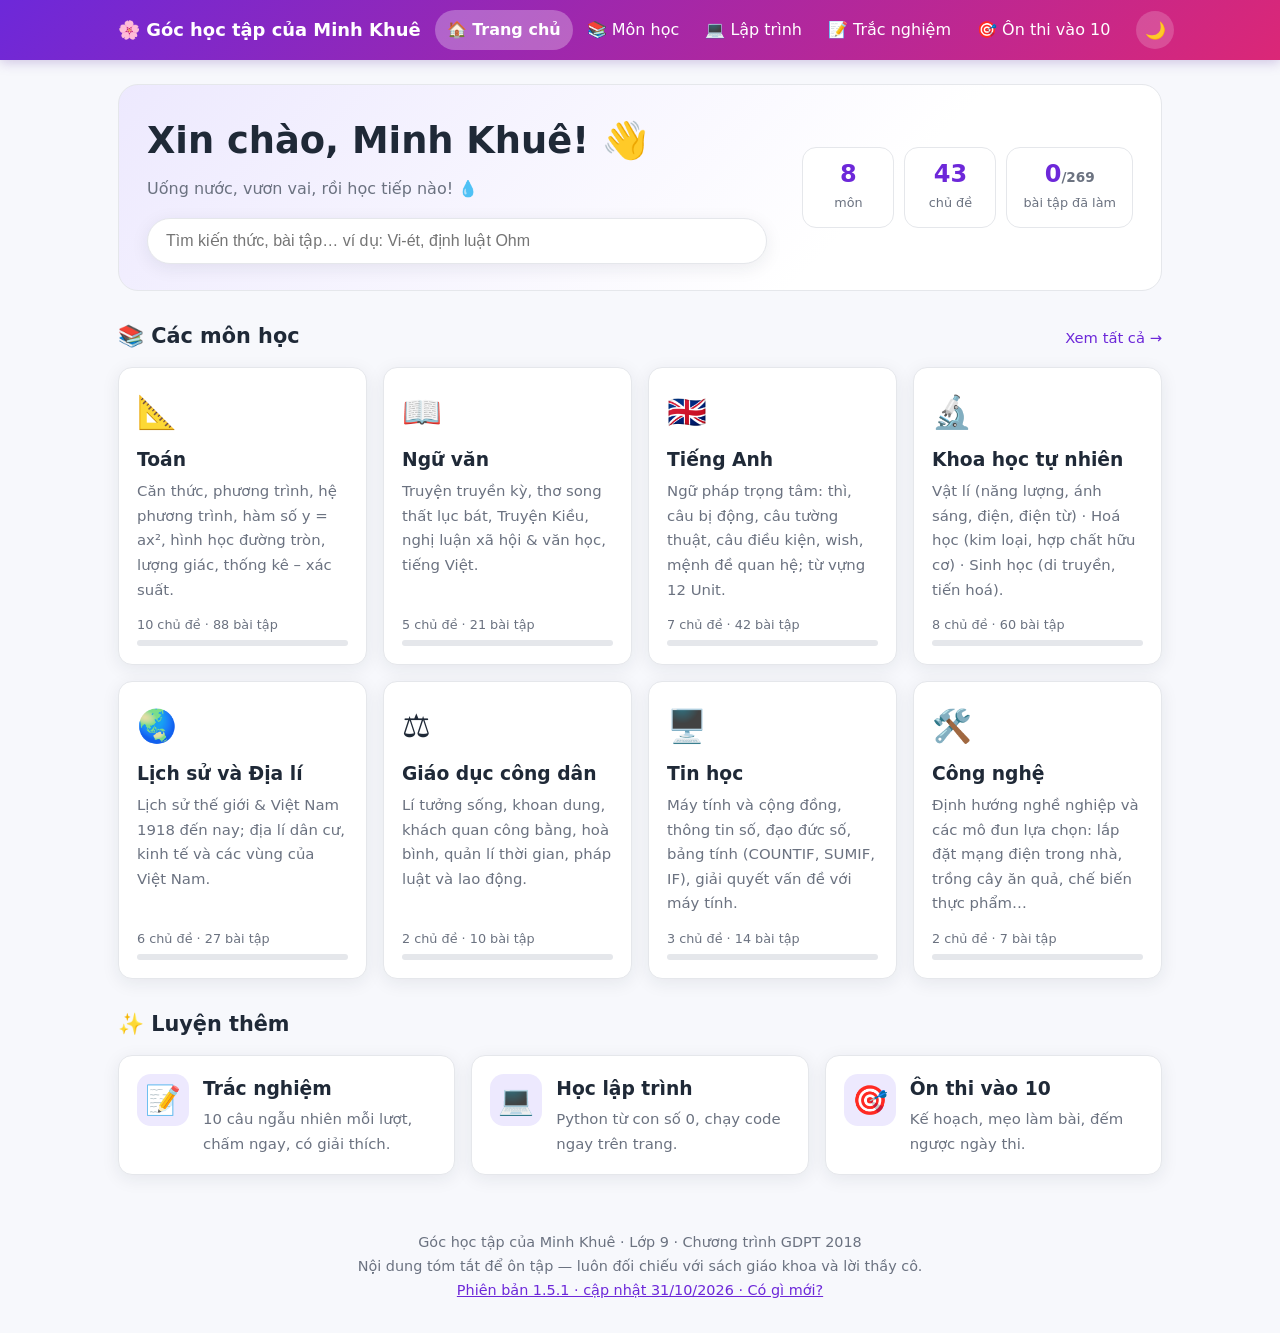
==== commit 447269b7: "Phiên bản 1.5.1: mở rộng cột nội dung trang môn, bỏ khung chủ đề dính trên đầu Người dùng báo: tên c" ====
--- a/index.html
+++ b/index.html
@@ -4,14 +4,14 @@
 <meta charset="utf-8">
 <meta name="viewport" content="width=device-width, initial-scale=1">
 <title>Góc học tập của Minh Khuê – Lớp 9</title>
-<link rel="stylesheet" href="assets/style.css?v=1.5.0">
-<script src="assets/phien-ban.js?v=1.5.0"></script>
-<script src="assets/trang.js?v=1.5.0"></script>
-<script src="assets/du-lieu.js?v=1.5.0"></script>
-<script src="assets/bai-hoc/toan.js?v=1.5.0"></script>
-<script src="assets/bai-hoc/khtn.js?v=1.5.0"></script>
-<script src="assets/bai-hoc/van-anh.js?v=1.5.0"></script>
-<script src="assets/bai-hoc/khac.js?v=1.5.0"></script>
+<link rel="stylesheet" href="assets/style.css?v=1.5.1">
+<script src="assets/phien-ban.js?v=1.5.1"></script>
+<script src="assets/trang.js?v=1.5.1"></script>
+<script src="assets/du-lieu.js?v=1.5.1"></script>
+<script src="assets/bai-hoc/toan.js?v=1.5.1"></script>
+<script src="assets/bai-hoc/khtn.js?v=1.5.1"></script>
+<script src="assets/bai-hoc/van-anh.js?v=1.5.1"></script>
+<script src="assets/bai-hoc/khac.js?v=1.5.1"></script>
 </head>
 <body>
 <main class="khung">
--- a/assets/style.css
+++ b/assets/style.css
@@ -283,3 +283,23 @@
 .bo-cuc > div{min-width:0}
 @media (max-width:900px){ .bo-cuc.co-chon{grid-template-columns:minmax(0,1fr)} }
 @media (max-width:760px){ .bo-cuc{grid-template-columns:minmax(0,1fr)} }
+
+/* ---- 1.5.1: mo rong cot noi dung trang mon (nguoi dung: "noi dung chinh bi che rat nhieu, can mo rong") ----
+   Do o 1544x880: cot noi dung 750 px, doan van 700 px, 187 px (21 % man hinh) bi che boi thanh dau + khung chu de dinh.
+   -> Bo khung chu de dinh (ten chu de da co o muc luc, dinh them la trung lap), trang mon rong toi 1400 px,
+      muc luc 240 px, bo gioi han do dai dong, nut an muc luc. */
+.khung-rong{max-width:1400px}
+.bo-cuc-mon{grid-template-columns:240px minmax(0,1fr);gap:20px}
+.bo-cuc-mon.thu-gon{grid-template-columns:minmax(0,1fr)}
+.bo-cuc-mon.thu-gon .muc-luc{display:none}
+.chu-de-dau{position:static;padding:12px 22px 0}
+.chu-de-hang{display:flex;justify-content:space-between;align-items:center;gap:10px}
+.chu-de-dau h2{margin:0 0 4px}
+.nut-ml{border:1px solid var(--vien);background:var(--nen);color:var(--phu);border-radius:8px;padding:4px 10px;font:inherit;font-size:.82rem;cursor:pointer}
+.nut-ml:hover{color:var(--chinh);border-color:var(--chinh)}
+.khoi > p, .khoi > ul, .khoi > ol, .khoi > details{max-width:none}
+.khoi{scroll-margin-top:calc(var(--cao-dau) + 14px)}
+.khoi figure.hinh{max-width:560px}
+@media (max-width:900px){ .nut-ml{display:none} }
+.hang-hinh{display:grid;grid-template-columns:repeat(auto-fit,minmax(340px,1fr));gap:14px;margin:14px 0;align-items:start}
+.hang-hinh figure.hinh{margin:0;max-width:none}
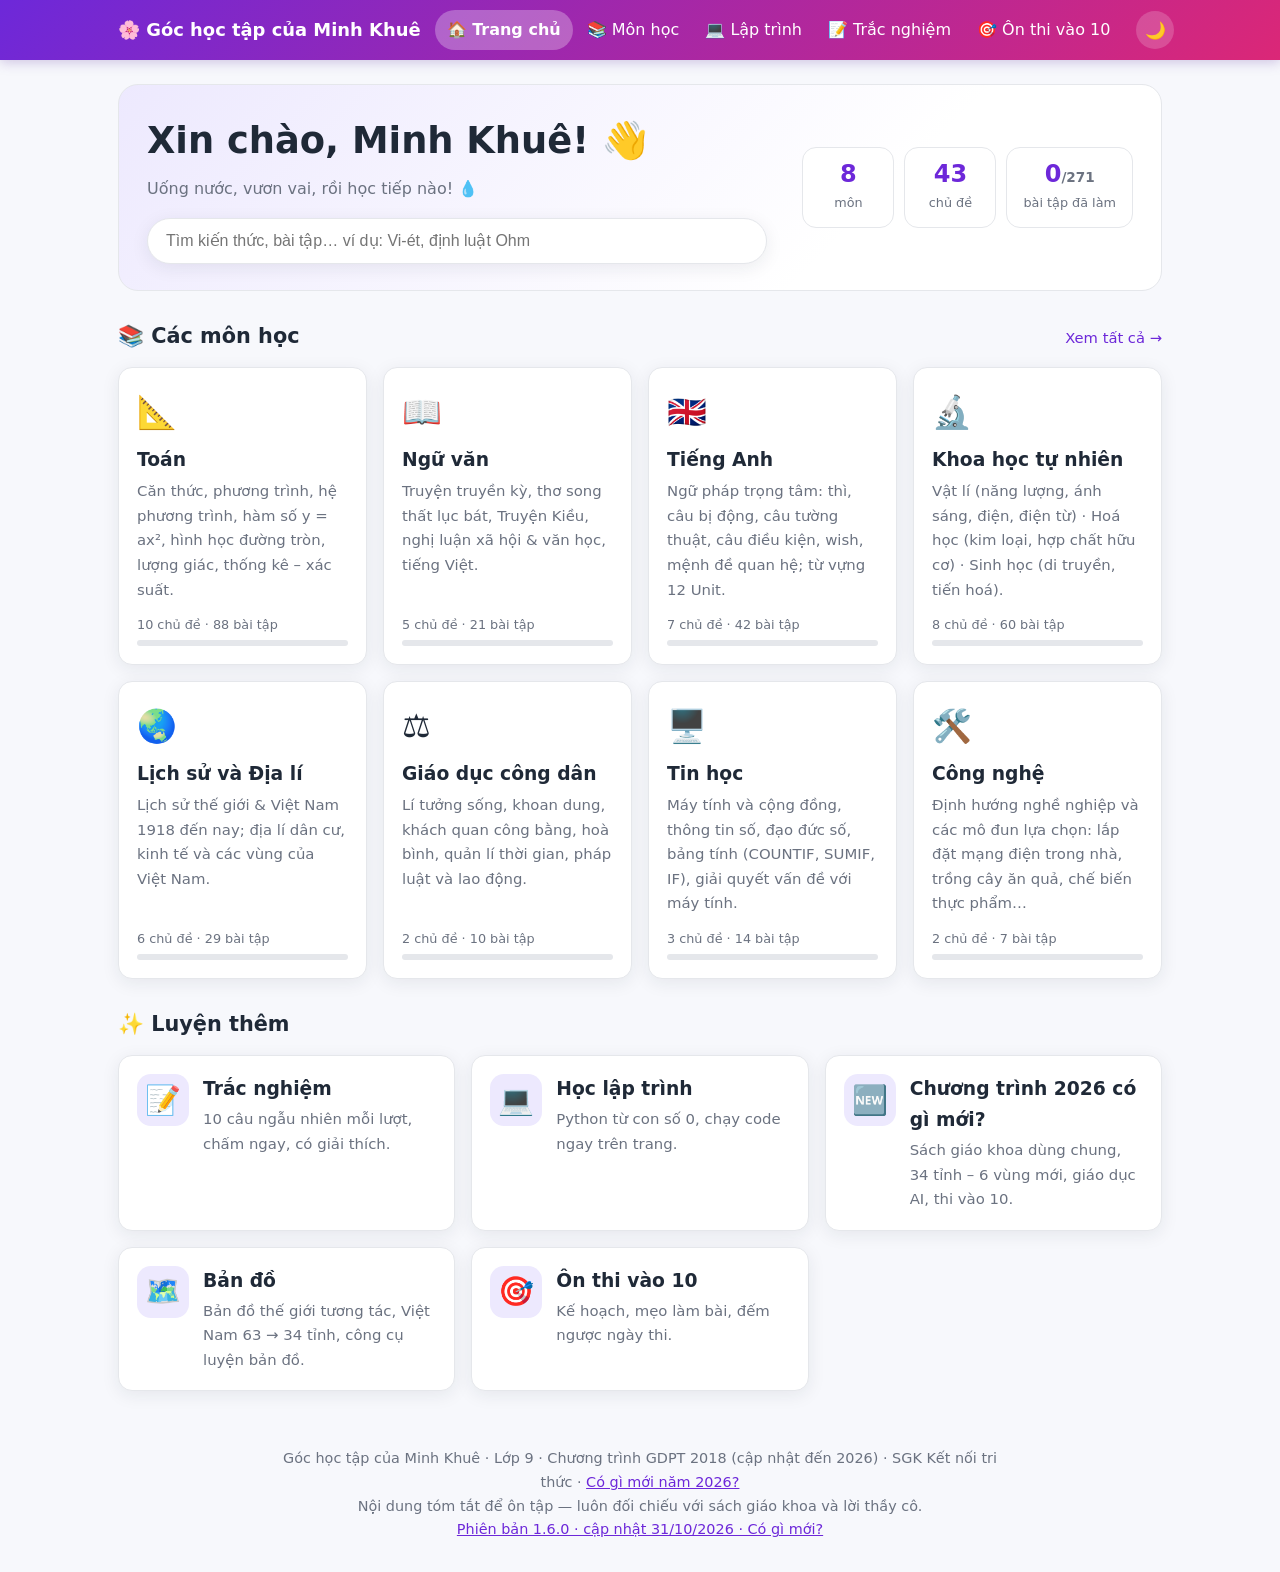
==== commit 0817f323: "Phiên bản 1.6.0: cập nhật chương trình 2026, bản đồ 63 → 34 tỉnh, bài Trí tuệ nhân tạo Tra cứu (31/1" ====
--- a/index.html
+++ b/index.html
@@ -4,14 +4,14 @@
 <meta charset="utf-8">
 <meta name="viewport" content="width=device-width, initial-scale=1">
 <title>Góc học tập của Minh Khuê – Lớp 9</title>
-<link rel="stylesheet" href="assets/style.css?v=1.5.1">
-<script src="assets/phien-ban.js?v=1.5.1"></script>
-<script src="assets/trang.js?v=1.5.1"></script>
-<script src="assets/du-lieu.js?v=1.5.1"></script>
-<script src="assets/bai-hoc/toan.js?v=1.5.1"></script>
-<script src="assets/bai-hoc/khtn.js?v=1.5.1"></script>
-<script src="assets/bai-hoc/van-anh.js?v=1.5.1"></script>
-<script src="assets/bai-hoc/khac.js?v=1.5.1"></script>
+<link rel="stylesheet" href="assets/style.css?v=1.6.0">
+<script src="assets/phien-ban.js?v=1.6.0"></script>
+<script src="assets/trang.js?v=1.6.0"></script>
+<script src="assets/du-lieu.js?v=1.6.0"></script>
+<script src="assets/bai-hoc/toan.js?v=1.6.0"></script>
+<script src="assets/bai-hoc/khtn.js?v=1.6.0"></script>
+<script src="assets/bai-hoc/van-anh.js?v=1.6.0"></script>
+<script src="assets/bai-hoc/khac.js?v=1.6.0"></script>
 </head>
 <body>
 <main class="khung">
@@ -38,6 +38,8 @@
     <div class="luoi luoi-3">
       <a class="the the-noi" href="trac-nghiem.html"><div class="bieu">📝</div><div><h3>Trắc nghiệm</h3><p>10 câu ngẫu nhiên mỗi lượt, chấm ngay, có giải thích.</p></div></a>
       <a class="the the-noi" href="lap-trinh.html"><div class="bieu">💻</div><div><h3>Học lập trình</h3><p>Python từ con số 0, chạy code ngay trên trang.</p></div></a>
+      <a class="the the-noi" href="cap-nhat-2026.html"><div class="bieu">🆕</div><div><h3>Chương trình 2026 có gì mới?</h3><p>Sách giáo khoa dùng chung, 34 tỉnh – 6 vùng mới, giáo dục AI, thi vào 10.</p></div></a>
+      <a class="the the-noi" href="ban-do.html"><div class="bieu">🗺️</div><div><h3>Bản đồ</h3><p>Bản đồ thế giới tương tác, Việt Nam 63 → 34 tỉnh, công cụ luyện bản đồ.</p></div></a>
       <a class="the the-noi" href="on-thi.html"><div class="bieu">🎯</div><div><h3>Ôn thi vào 10</h3><p>Kế hoạch, mẹo làm bài, đếm ngược ngày thi.</p></div></a>
     </div>
   </div>
--- a/assets/style.css
+++ b/assets/style.css
@@ -303,3 +303,17 @@
 @media (max-width:900px){ .nut-ml{display:none} }
 .hang-hinh{display:grid;grid-template-columns:repeat(auto-fit,minmax(340px,1fr));gap:14px;margin:14px 0;align-items:start}
 .hang-hinh figure.hinh{margin:0;max-width:none}
+
+/* ---- Trang ban do ---- */
+.khung-ban-do{position:relative;width:100%;aspect-ratio:16/9;border-radius:12px;overflow:hidden;border:1px solid var(--vien);background:var(--nen)}
+.khung-ban-do iframe{position:absolute;inset:0;width:100%;height:100%;border:0}
+.ghi-nguon{font-size:.85rem;color:var(--phu)}
+.so-sanh{display:flex;align-items:center;gap:14px;flex-wrap:wrap;margin:8px 0 14px}
+.ss-o{display:flex;align-items:center;gap:12px;padding:12px 18px;border:1px solid var(--vien);border-radius:14px;background:var(--nen)}
+.ss-o.moi{background:var(--chinh-nhat);border-color:var(--chinh)}
+.ss-so{font-size:2.2rem;font-weight:800;color:var(--chinh);line-height:1}
+.ss-mui{font-size:1.8rem;color:var(--phu)}
+tr.giu-nguyen td:nth-child(3){color:var(--phu);font-style:italic}
+@media (max-width:760px){ .khung-ban-do{aspect-ratio:4/5} }
+/* Chu nam DUOI iframe: iframe tai xong thi che mat; khong tai duoc thi nguoi dung van thay loi chi dan */
+.ban-do-cho{position:absolute;inset:0;display:grid;place-items:center;text-align:center;padding:20px;color:var(--phu)}
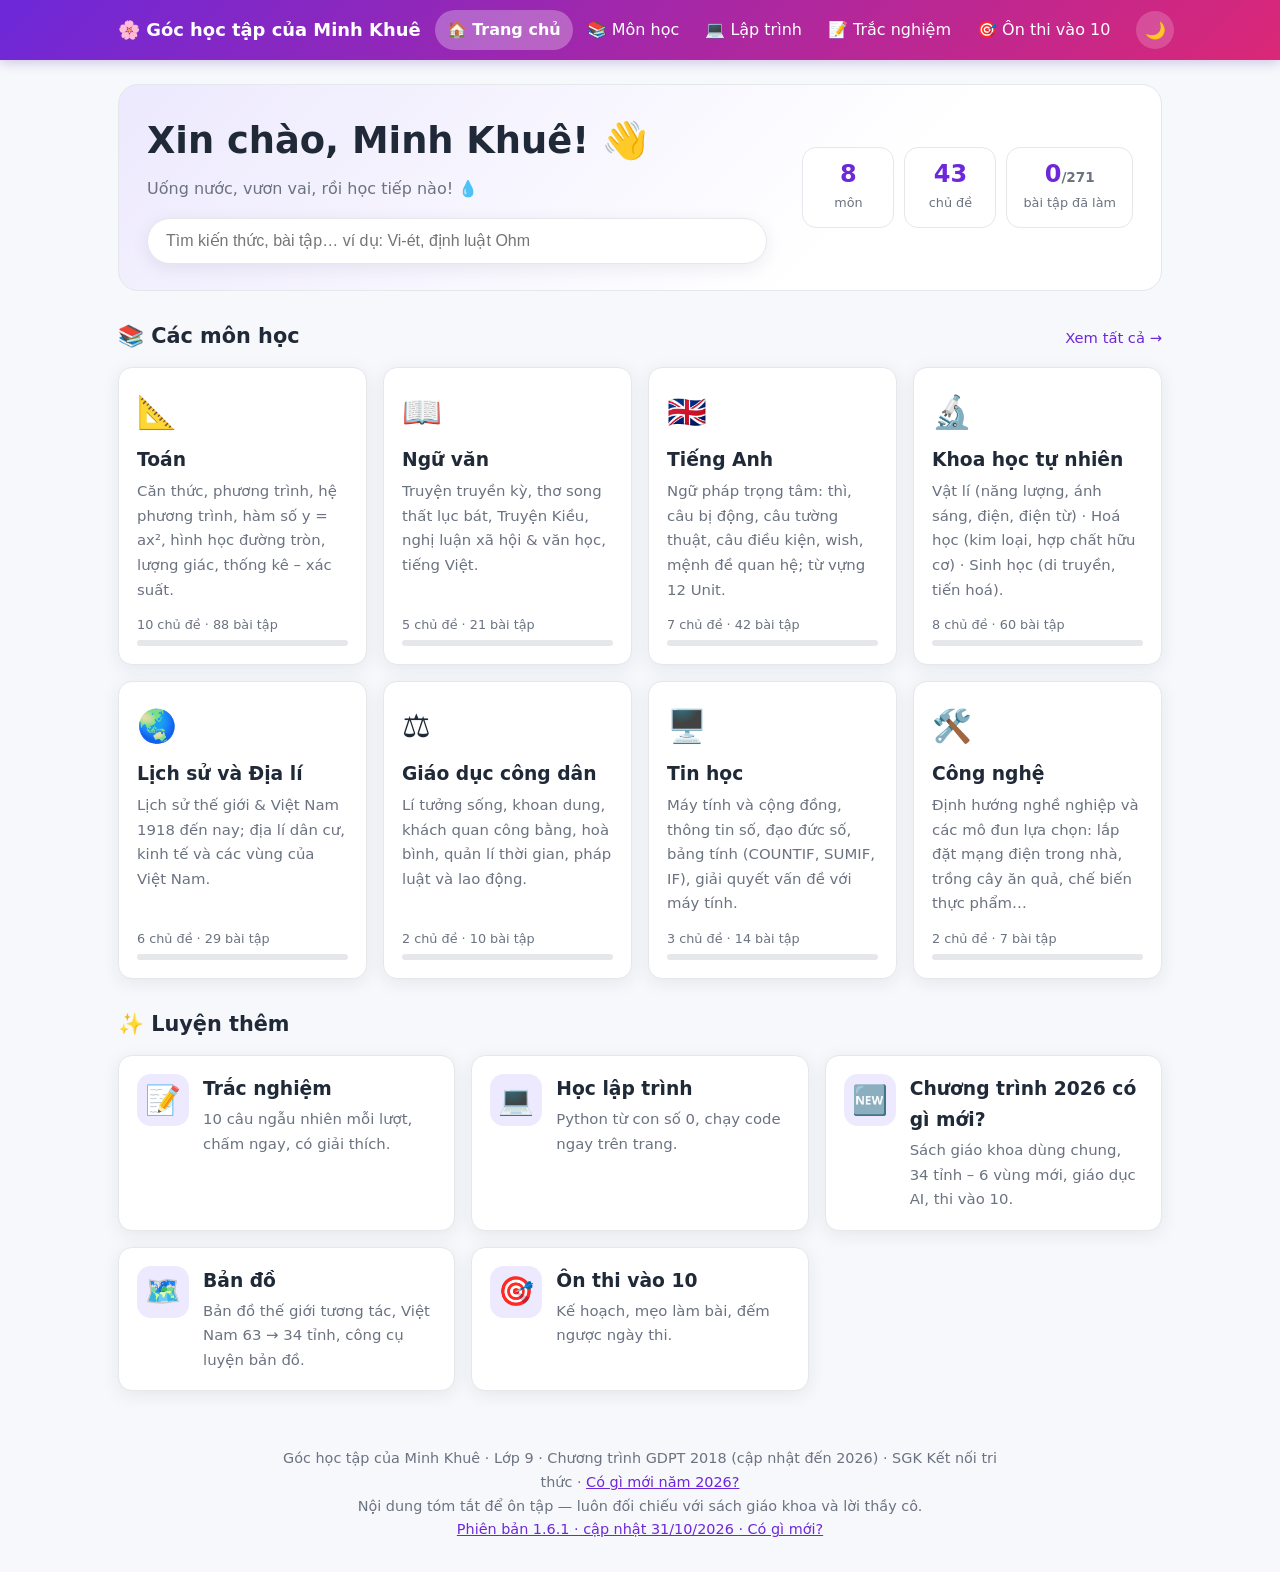
==== commit 4b88924f: "Phiên bản 1.6.1: sửa giao diện điện thoại và máy tính bảng Người dùng báo kèm ảnh iPhone: trên điện " ====
--- a/index.html
+++ b/index.html
@@ -4,14 +4,14 @@
 <meta charset="utf-8">
 <meta name="viewport" content="width=device-width, initial-scale=1">
 <title>Góc học tập của Minh Khuê – Lớp 9</title>
-<link rel="stylesheet" href="assets/style.css?v=1.6.0">
-<script src="assets/phien-ban.js?v=1.6.0"></script>
-<script src="assets/trang.js?v=1.6.0"></script>
-<script src="assets/du-lieu.js?v=1.6.0"></script>
-<script src="assets/bai-hoc/toan.js?v=1.6.0"></script>
-<script src="assets/bai-hoc/khtn.js?v=1.6.0"></script>
-<script src="assets/bai-hoc/van-anh.js?v=1.6.0"></script>
-<script src="assets/bai-hoc/khac.js?v=1.6.0"></script>
+<link rel="stylesheet" href="assets/style.css?v=1.6.1">
+<script src="assets/phien-ban.js?v=1.6.1"></script>
+<script src="assets/trang.js?v=1.6.1"></script>
+<script src="assets/du-lieu.js?v=1.6.1"></script>
+<script src="assets/bai-hoc/toan.js?v=1.6.1"></script>
+<script src="assets/bai-hoc/khtn.js?v=1.6.1"></script>
+<script src="assets/bai-hoc/van-anh.js?v=1.6.1"></script>
+<script src="assets/bai-hoc/khac.js?v=1.6.1"></script>
 </head>
 <body>
 <main class="khung">
--- a/assets/style.css
+++ b/assets/style.css
@@ -317,3 +317,26 @@
 @media (max-width:760px){ .khung-ban-do{aspect-ratio:4/5} }
 /* Chu nam DUOI iframe: iframe tai xong thi che mat; khong tai duoc thi nguoi dung van thay loi chi dan */
 .ban-do-cho{position:absolute;inset:0;display:grid;place-items:center;text-align:center;padding:20px;color:var(--phu)}
+/* 1.6.1 — SUA LOI dien thoai (nguoi dung bao kem anh iPhone): luat ".bo-cuc-mon{240px ...}" cua 1.5.1 nam SAU
+   @media (max-width:900px) nen de len no -> o 390 px luoi thanh "240px 94px", muc luc an nen noi dung roi vao
+   o 240 px (62 % be ngang), thanh nhay bi cat. Luat man hep phai dung SAU moi luat chung cua .bo-cuc-mon. */
+@media (max-width:900px){
+  .bo-cuc-mon, .bo-cuc-mon.thu-gon{grid-template-columns:minmax(0,1fr)}
+}
+/* 1.6.1 — Thanh dau tran ngang ~100 px o 861–1000 px (menu 5 muc + logo dai can ~1003 px, nut ☰ chi bat tu 860 px).
+   Do lai: nut ☰ bat tu 1020 px tro xuong. Chep lai dung cac luat cua khoi <= 860 px. */
+@media (max-width:1020px){
+  .logo-dai{display:none}
+  .nut-menu{display:inline-block}
+  header.dau nav.menu{display:none;position:absolute;top:var(--cao-dau);left:0;right:0;flex-direction:column;gap:0;
+    background:linear-gradient(135deg,#6d28d9,#be185d);padding:6px 12px 12px;box-shadow:0 12px 24px rgba(0,0,0,.25)}
+  header.dau nav.menu.mo{display:flex}
+  header.dau nav.menu a{padding:12px 14px;border-radius:10px;font-size:1rem}
+  header.dau .khung{position:relative}
+}
+/* Thanh nhay trong chu de tren dien thoai: gon lai + cho xuong dong, khong cat mat "Bai tap" */
+@media (max-width:600px){
+  .chu-de-dau{padding:12px 14px 0}
+  .nhay{flex-wrap:wrap;margin:0 -4px;gap:0}
+  .nhay a{padding:8px 8px;font-size:.88rem}
+}
